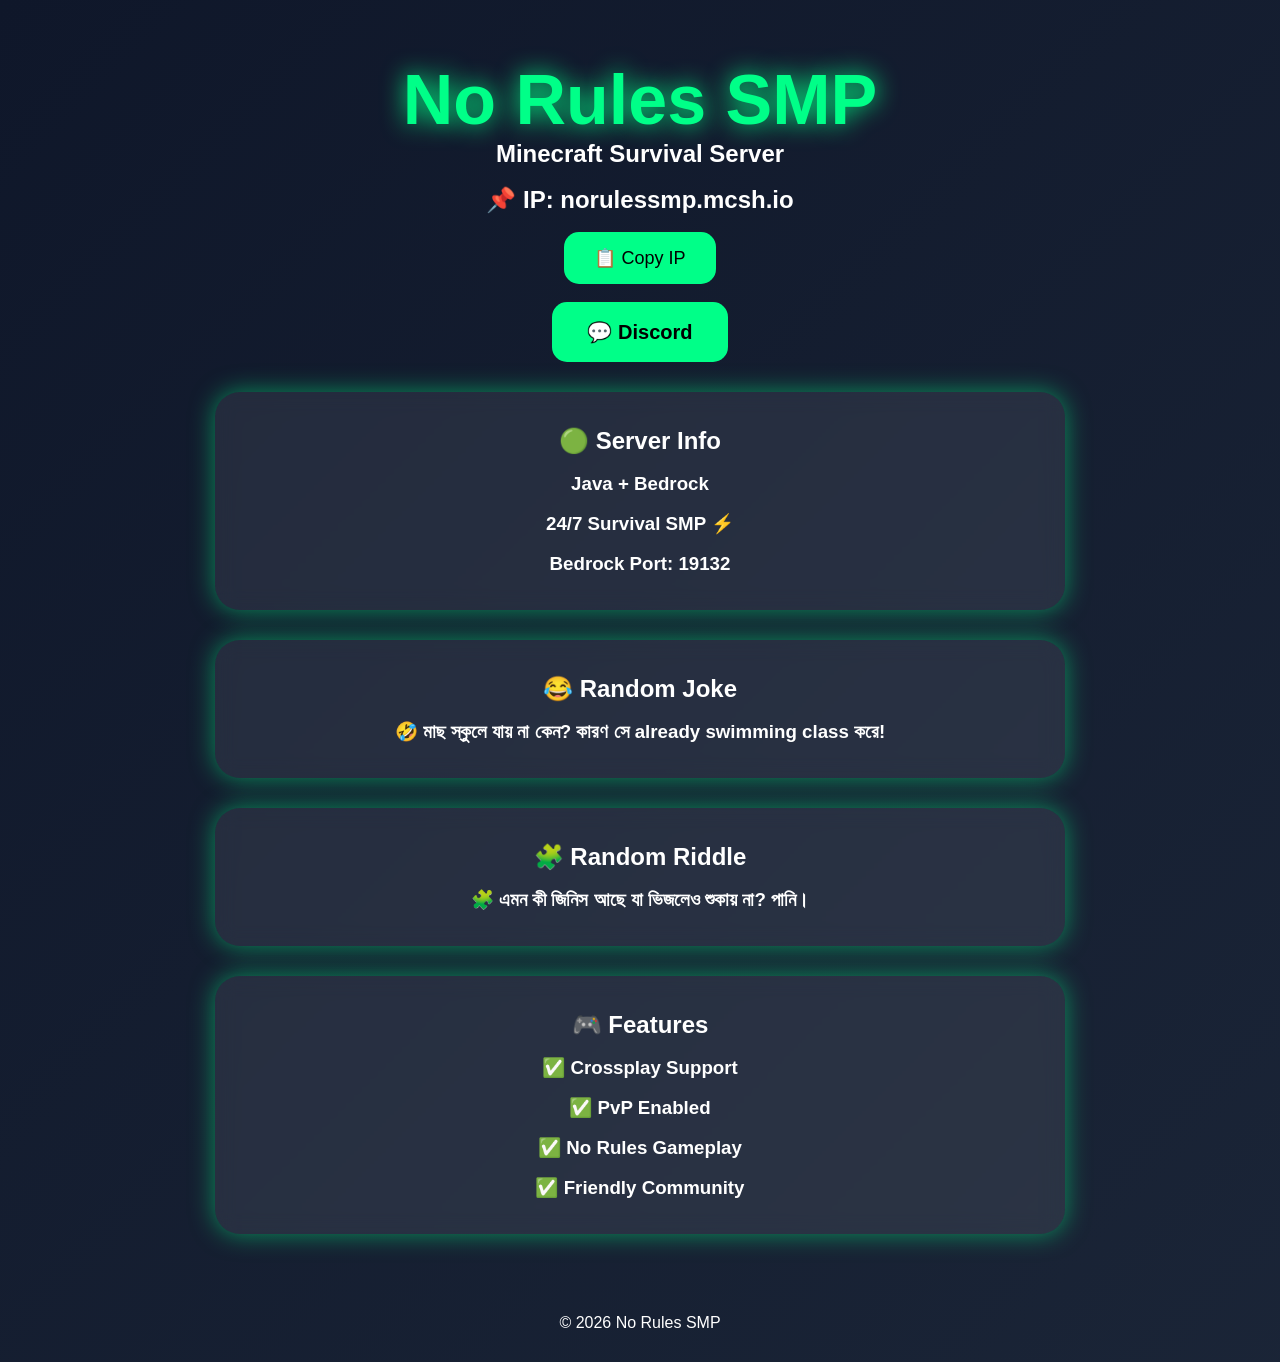
==== index.html @ d3c55546 "ndex.html" ====
<!DOCTYPE html>
<html lang="en">
<head>
<meta charset="UTF-8">
<meta name="viewport" content="width=device-width, initial-scale=1.0">
<title>No Rules SMP</title>

<style>
*{
margin:0;
padding:0;
box-sizing:border-box;
font-family:Arial,sans-serif;
}

body{
background:linear-gradient(-45deg,#0f172a,#111827,#1e293b,#0f172a);
background-size:400% 400%;
animation:bg 15s ease infinite;
color:white;
text-align:center;
overflow-x:hidden;
}

@keyframes bg{
0%{background-position:0% 50%;}
50%{background-position:100% 50%;}
100%{background-position:0% 50%;}
}

h1{
font-size:70px;
color:#00ff88;
text-shadow:0 0 25px #00ff88;
margin-top:60px;
animation:float 3s infinite;
}

@keyframes float{
50%{
transform:translateY(-10px);
}
}

.card{
width:90%;
max-width:850px;
margin:30px auto;
padding:35px;
background:rgba(255,255,255,0.08);
backdrop-filter:blur(10px);
border-radius:25px;
box-shadow:0 0 25px rgba(0,255,136,.5);
transition:.4s;
}

.card:hover{
transform:scale(1.03);
box-shadow:0 0 40px #00ff88;
}

.button{
display:inline-block;
padding:18px 35px;
background:#00ff88;
color:black;
text-decoration:none;
font-weight:bold;
font-size:20px;
border-radius:15px;
transition:.4s;
}

.button:hover{
transform:scale(1.1);
background:white;
}

.copy{
padding:15px 30px;
border:none;
border-radius:15px;
background:#00ff88;
font-size:18px;
cursor:pointer;
}

.footer{
margin-top:50px;
padding:30px;
}
</style>
</head>
<body>

<h1>No Rules SMP</h1>

<h2>Minecraft Survival Server</h2>

<br>

<h2>📌 IP: norulessmp.mcsh.io</h2>

<br>

<button class="copy" onclick="copyIP()">📋 Copy IP</button>

<br><br>

<a class="button" href="https://discord.gg/GwvNQZcay">
💬 Discord
</a>

<div class="card">
<h2>🟢 Server Info</h2>
<br>
<h3>Java + Bedrock</h3>
<br>
<h3>24/7 Survival SMP ⚡</h3>
<br>
<h3>Bedrock Port: 19132</h3>
</div>

<div class="card">
<h2>😂 Random Joke</h2>
<br>
<h3 id="joke"></h3>
</div>

<div class="card">
<h2>🧩 Random Riddle</h2>
<br>
<h3 id="riddle"></h3>
</div>

<div class="card">
<h2>🎮 Features</h2>
<br>
<h3>✅ Crossplay Support</h3>
<br>
<h3>✅ PvP Enabled</h3>
<br>
<h3>✅ No Rules Gameplay</h3>
<br>
<h3>✅ Friendly Community</h3>
</div>

<div class="footer">
© 2026 No Rules SMP
</div>

<script>

function copyIP(){
navigator.clipboard.writeText("norulessmp.mcsh.io");
alert("IP Copied!");
}

const jokes=[
"😂 Why did the creeper cross the road? To blow up the chicken!",
"🤣 Teacher: Why are you late? Student: Because of the sign. Teacher: What sign? Student: School Ahead, Go Slow.",
"😂 গরু কেন মোবাইল ব্যবহার করে না? কারণ তার Cow-ntact নেই!",
"🤣 মাছ স্কুলে যায় না কেন? কারণ সে already swimming class করে!"
];

const riddles=[
"🧩 What has keys but can't open locks? A piano.",
"🧩 I speak without a mouth and hear without ears. What am I? An echo.",
"🧩 এমন কী জিনিস যত কাটবে তত বড় হবে? গর্ত।",
"🧩 এমন কী জিনিস আছে যা ভিজলেও শুকায় না? পানি।"
];

document.getElementById("joke").innerHTML=
jokes[Math.floor(Math.random()*jokes.length)];

document.getElementById("riddle").innerHTML=
riddles[Math.floor(Math.random()*riddles.length)];

</script>

</body>
  </html>
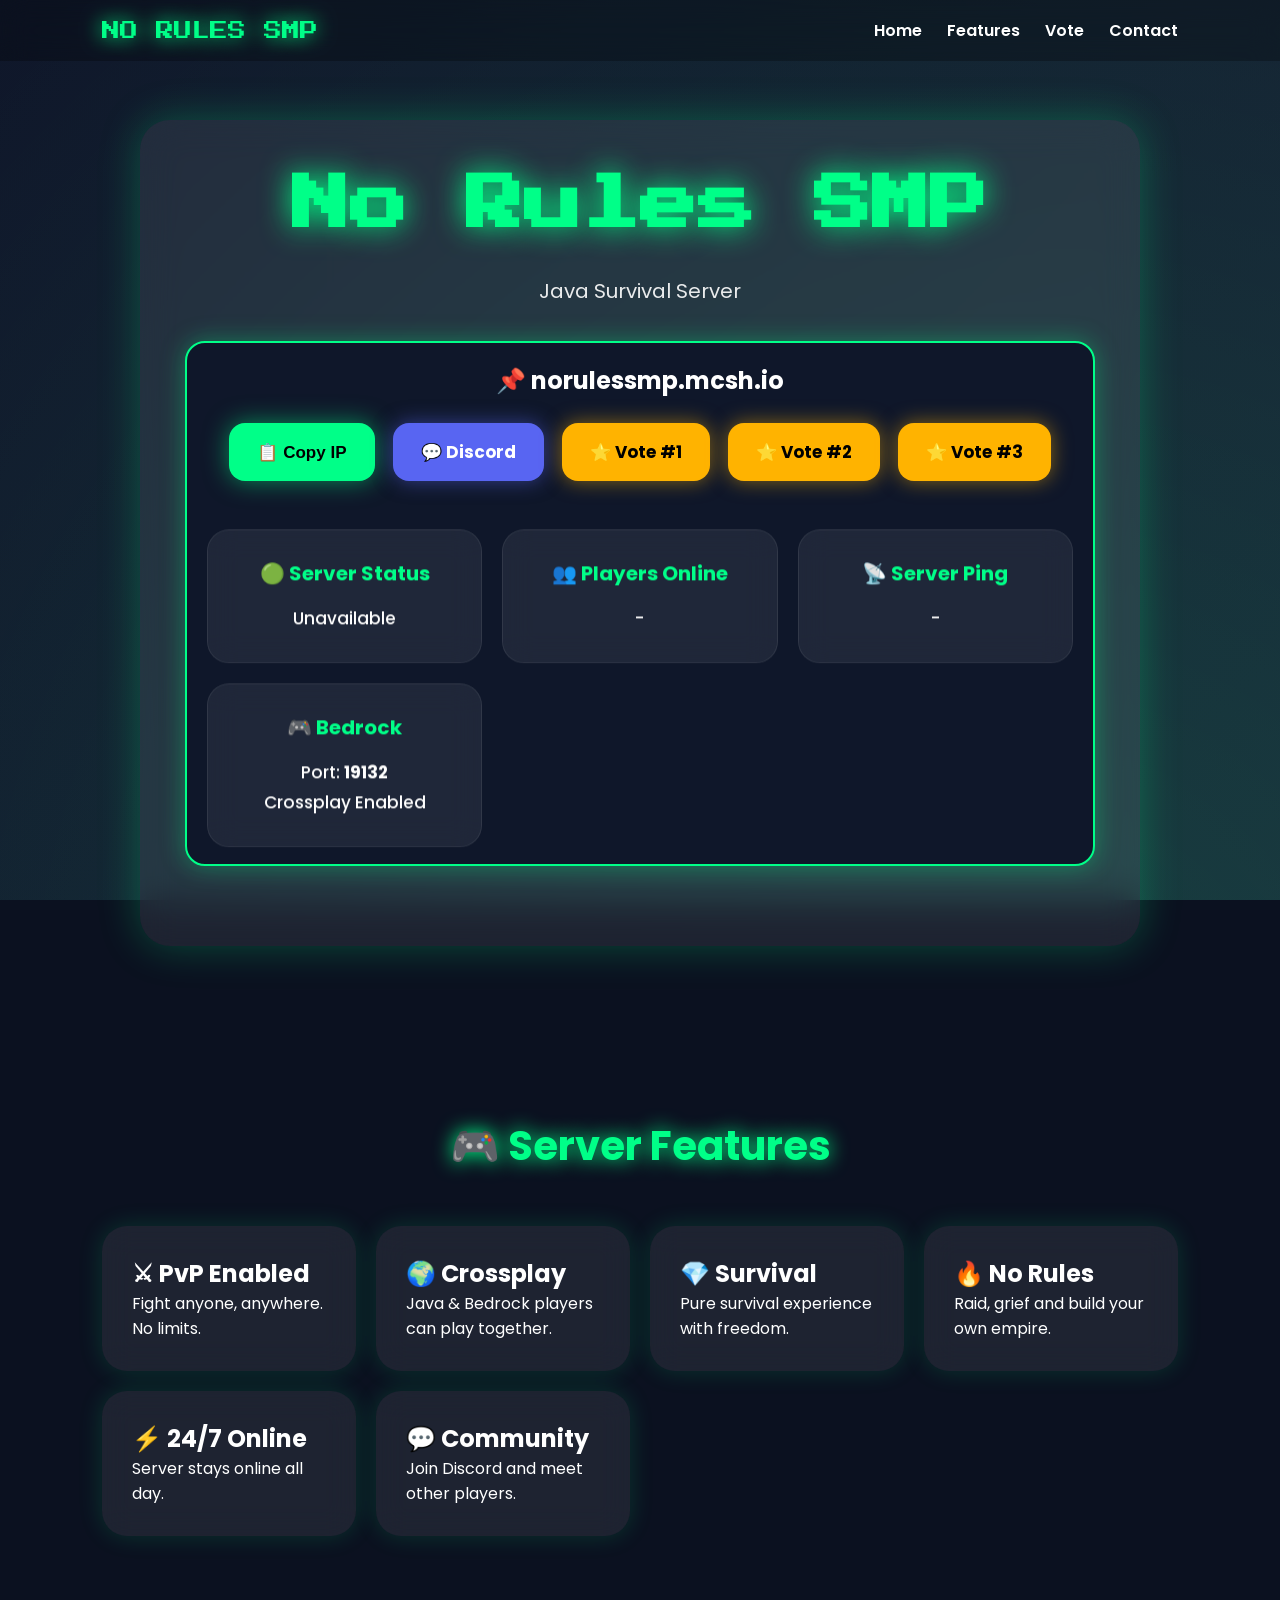
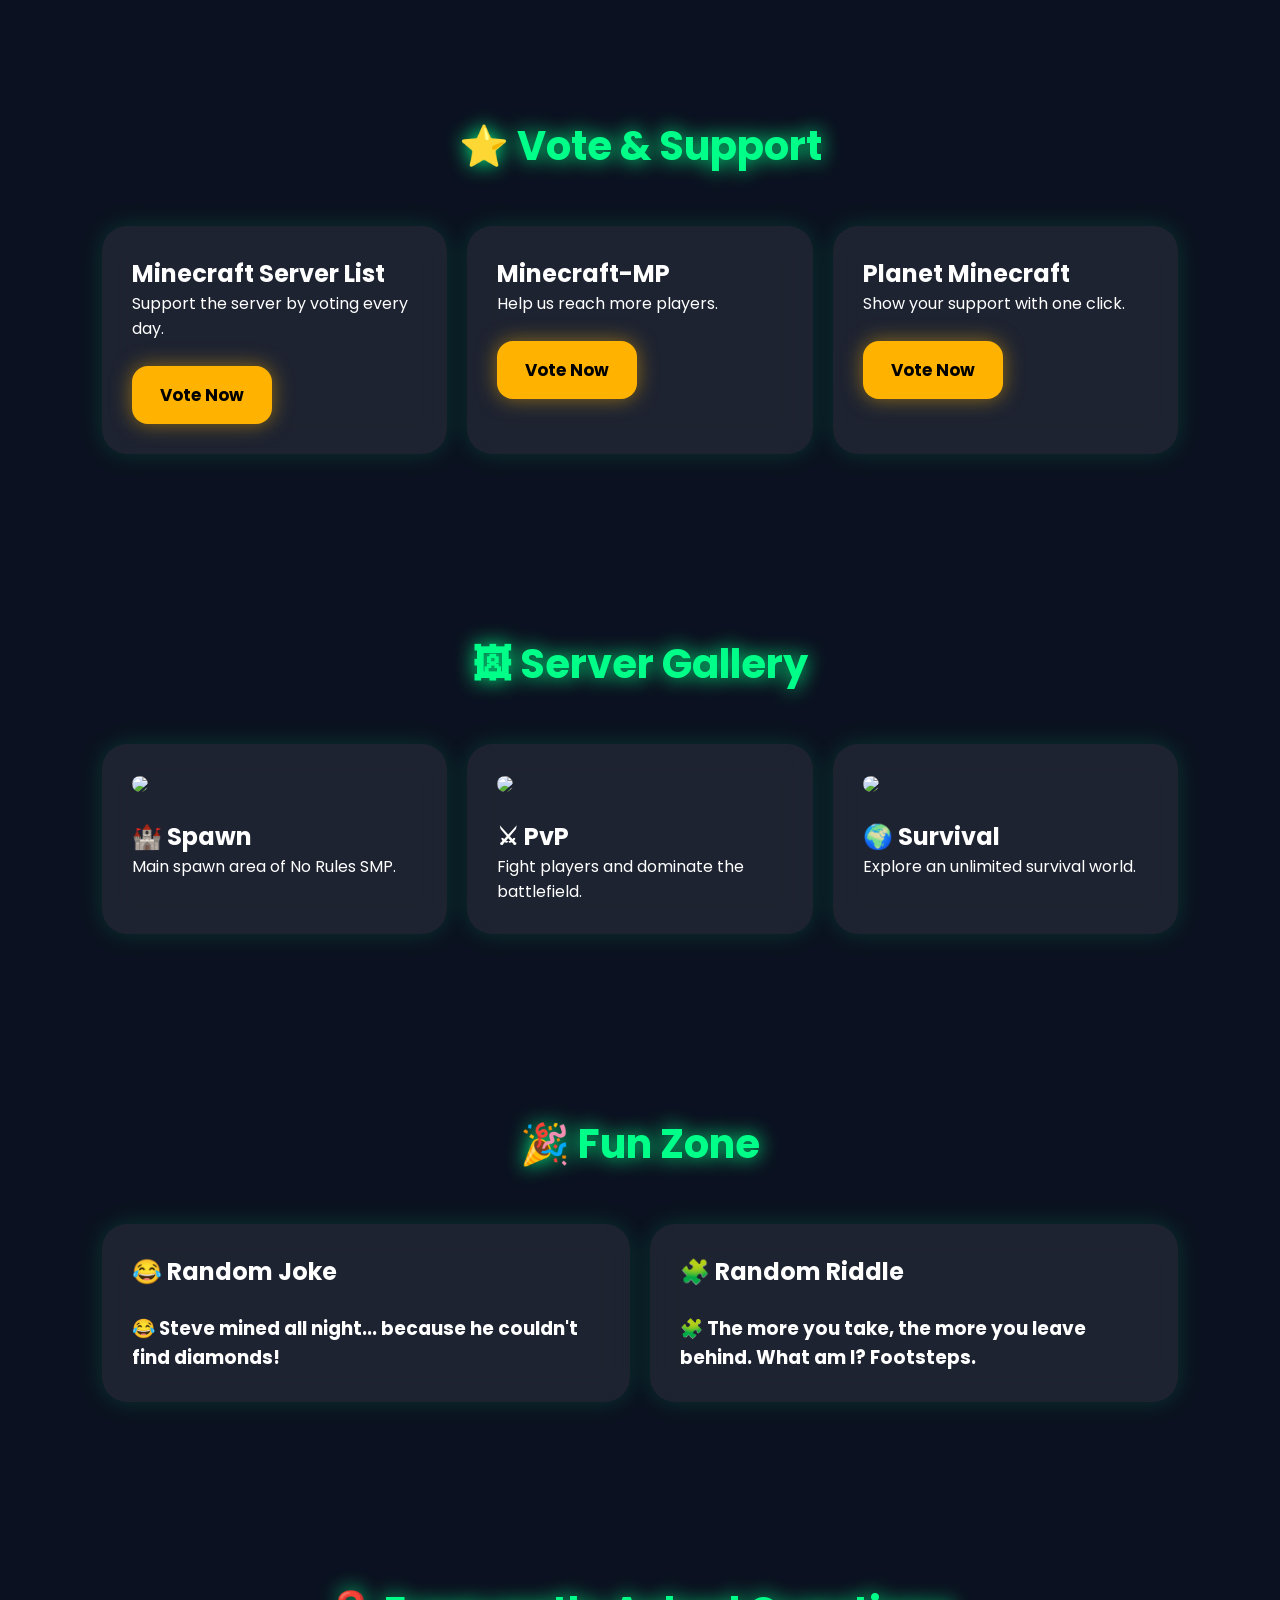
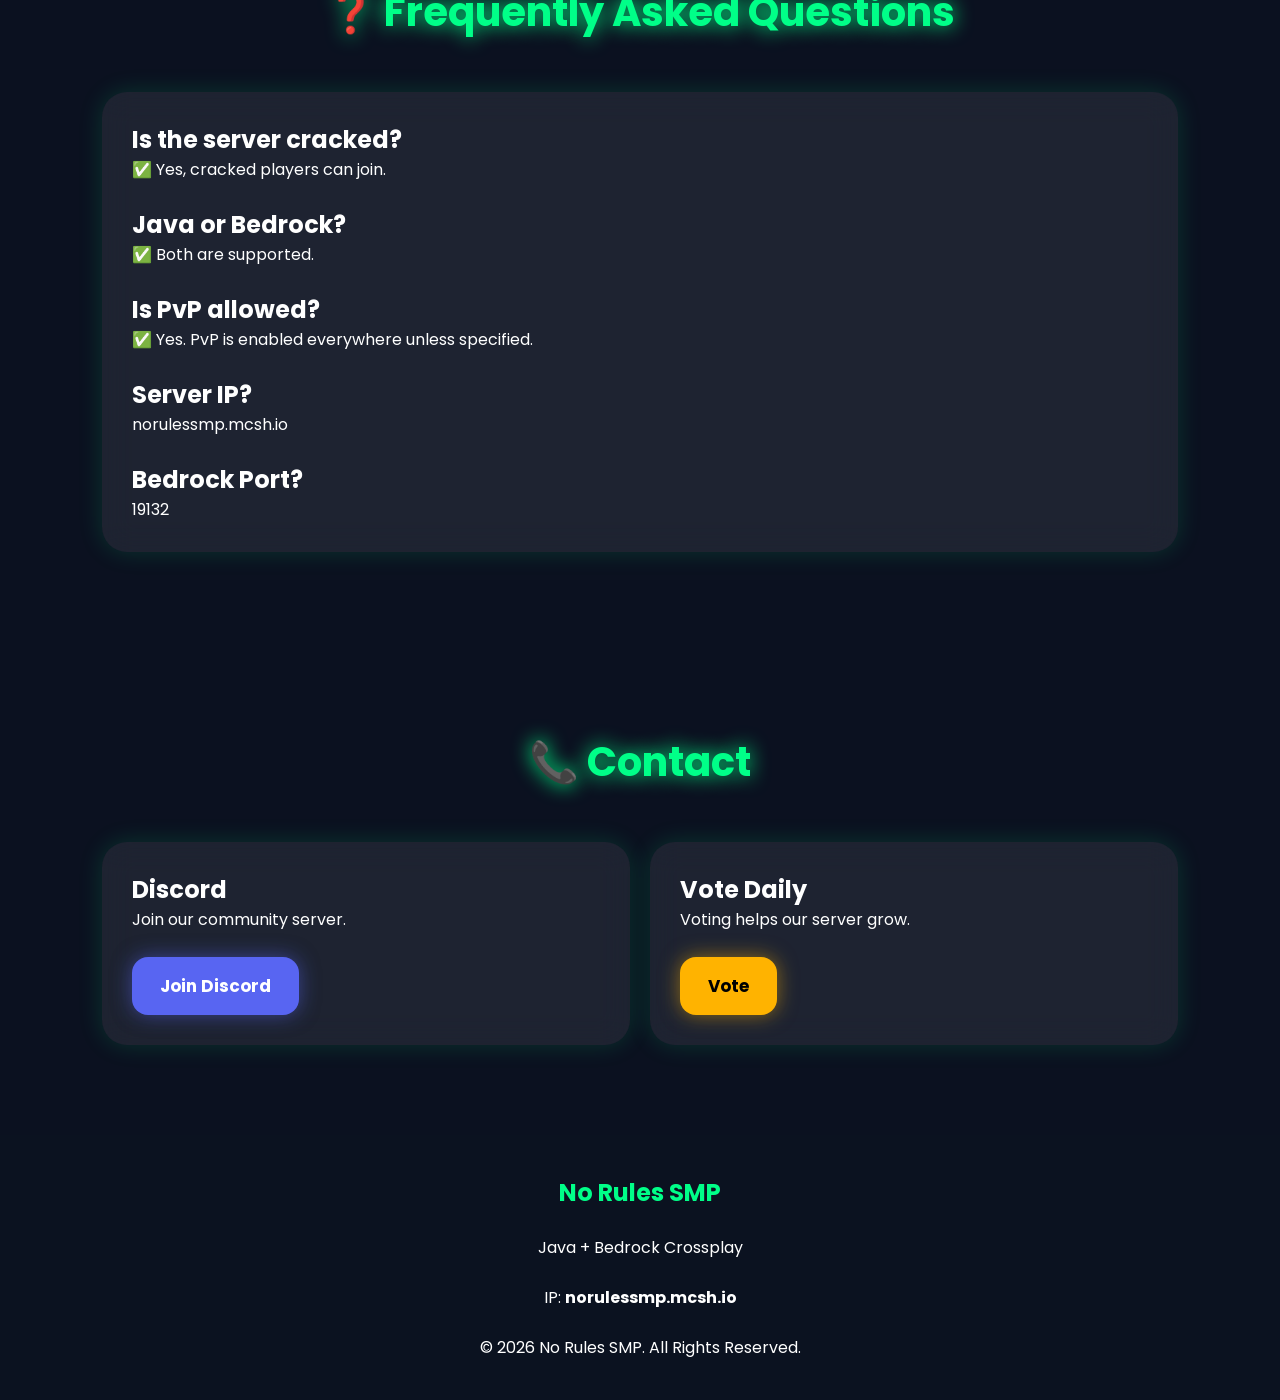
==== commit ec0d0efb: "Refine index.html with improved title and styles Updated the title and enhanced the styling for bett" ====
--- a/index.html
+++ b/index.html
@@ -3,171 +3,936 @@
 <head>
 <meta charset="UTF-8">
 <meta name="viewport" content="width=device-width, initial-scale=1.0">
-<title>No Rules SMP</title>
+<title>No Rules SMP | Minecraft Server</title>
+
+<link rel="preconnect" href="https://fonts.googleapis.com">
+<link rel="preconnect" href="https://fonts.gstatic.com" crossorigin>
+<link href="https://fonts.googleapis.com/css2?family=Press+Start+2P&family=Poppins:wght@300;400;600;700&display=swap" rel="stylesheet">
 
 <style>
+
 *{
 margin:0;
 padding:0;
 box-sizing:border-box;
-font-family:Arial,sans-serif;
+scroll-behavior:smooth;
 }
 
 body{
-background:linear-gradient(-45deg,#0f172a,#111827,#1e293b,#0f172a);
+font-family:'Poppins',sans-serif;
+background:#0b1120;
+color:#fff;
+overflow-x:hidden;
+}
+
+/* Animated Background */
+
+body::before{
+content:"";
+position:fixed;
+left:0;
+top:0;
+width:100%;
+height:100%;
+background:
+radial-gradient(circle at 20% 30%,rgba(0,255,136,.12),transparent 30%),
+radial-gradient(circle at 80% 20%,rgba(0,200,255,.12),transparent 30%),
+radial-gradient(circle at 50% 80%,rgba(0,255,136,.08),transparent 30%),
+linear-gradient(-45deg,#0f172a,#111827,#1e293b,#0f172a);
 background-size:400% 400%;
-animation:bg 15s ease infinite;
+animation:bgMove 18s ease infinite;
+z-index:-3;
+}
+
+@keyframes bgMove{
+
+0%{
+background-position:0% 50%;
+}
+
+50%{
+background-position:100% 50%;
+}
+
+100%{
+background-position:0% 50%;
+}
+
+}
+
+/* Loading */
+
+#loader{
+position:fixed;
+left:0;
+top:0;
+width:100%;
+height:100%;
+background:#050b15;
+display:flex;
+align-items:center;
+justify-content:center;
+flex-direction:column;
+z-index:99999;
+}
+
+.loaderCube{
+
+width:80px;
+height:80px;
+border:8px solid #00ff88;
+border-top:8px solid transparent;
+border-radius:50%;
+animation:spin 1s linear infinite;
+
+}
+
+@keyframes spin{
+
+100%{
+transform:rotate(360deg);
+}
+
+}
+
+.loaderText{
+
+margin-top:20px;
+font-size:18px;
+color:#00ff88;
+letter-spacing:2px;
+
+}
+
+/* Navbar */
+
+nav{
+
+position:fixed;
+top:0;
+left:0;
+width:100%;
+display:flex;
+justify-content:space-between;
+align-items:center;
+padding:18px 8%;
+background:rgba(0,0,0,.25);
+backdrop-filter:blur(15px);
+z-index:999;
+
+}
+
+.logo{
+
+font-family:'Press Start 2P',cursive;
+font-size:18px;
+color:#00ff88;
+text-shadow:0 0 20px #00ff88;
+
+}
+
+nav ul{
+
+display:flex;
+list-style:none;
+gap:25px;
+
+}
+
+nav ul li a{
+
 color:white;
+text-decoration:none;
+font-weight:600;
+transition:.3s;
+
+}
+
+nav ul li a:hover{
+
+color:#00ff88;
+
+}
+
+/* Hero */
+
+.hero{
+
+min-height:100vh;
+display:flex;
+align-items:center;
+justify-content:center;
+padding:120px 20px 80px;
+
+}
+
+.heroBox{
+
+width:100%;
+max-width:1000px;
+padding:45px;
+border-radius:30px;
+background:rgba(255,255,255,.08);
+backdrop-filter:blur(18px);
+box-shadow:0 0 40px rgba(0,255,136,.25);
 text-align:center;
-overflow-x:hidden;
-}
-
-@keyframes bg{
-0%{background-position:0% 50%;}
-50%{background-position:100% 50%;}
-100%{background-position:0% 50%;}
-}
-
-h1{
-font-size:70px;
+
+}
+
+.hero h1{
+
+font-family:'Press Start 2P',cursive;
+font-size:58px;
+line-height:1.4;
 color:#00ff88;
-text-shadow:0 0 25px #00ff88;
-margin-top:60px;
-animation:float 3s infinite;
+text-shadow:0 0 30px #00ff88;
+animation:float 4s ease-in-out infinite;
+
 }
 
 @keyframes float{
+
 50%{
 transform:translateY(-10px);
 }
+
+}
+
+.hero p{
+
+margin-top:30px;
+font-size:20px;
+opacity:.9;
+
+}
+
+.ipBox{
+
+margin:35px auto;
+padding:20px;
+border-radius:20px;
+background:#0f172a;
+border:2px solid #00ff88;
+font-size:24px;
+font-weight:bold;
+box-shadow:0 0 25px rgba(0,255,136,.35);
+
+}/* Buttons */
+
+.buttons{
+
+display:flex;
+flex-wrap:wrap;
+justify-content:center;
+gap:18px;
+margin-top:25px;
+
+}
+
+.btn{
+
+display:inline-flex;
+align-items:center;
+justify-content:center;
+padding:16px 28px;
+border-radius:16px;
+text-decoration:none;
+font-weight:700;
+font-size:17px;
+transition:.35s;
+cursor:pointer;
+border:none;
+
+}
+
+.copyBtn{
+
+background:#00ff88;
+color:#000;
+box-shadow:0 0 25px rgba(0,255,136,.5);
+
+}
+
+.copyBtn:hover{
+
+transform:translateY(-5px) scale(1.05);
+background:#fff;
+
+}
+
+.discordBtn{
+
+background:#5865F2;
+color:#fff;
+box-shadow:0 0 20px rgba(88,101,242,.5);
+
+}
+
+.discordBtn:hover{
+
+transform:translateY(-5px);
+
+}
+
+.voteBtn{
+
+background:#ffb300;
+color:#000;
+box-shadow:0 0 20px rgba(255,179,0,.5);
+
+}
+
+.voteBtn:hover{
+
+transform:translateY(-5px);
+
+}
+
+/* Status Cards */
+
+.statusGrid{
+
+display:grid;
+grid-template-columns:repeat(auto-fit,minmax(230px,1fr));
+gap:20px;
+margin-top:45px;
+
+}
+
+.statusCard{
+
+padding:28px;
+border-radius:22px;
+background:rgba(255,255,255,.07);
+backdrop-filter:blur(15px);
+transition:.35s;
+border:1px solid rgba(255,255,255,.08);
+
+}
+
+.statusCard:hover{
+
+transform:translateY(-8px);
+box-shadow:0 0 30px rgba(0,255,136,.3);
+
+}
+
+.statusCard h2{
+
+font-size:20px;
+margin-bottom:15px;
+color:#00ff88;
+
+}
+
+.statusCard h3{
+
+font-size:17px;
+font-weight:500;
+line-height:1.8;
+
+}
+
+/* Toast */
+
+.toast{
+
+position:fixed;
+bottom:30px;
+right:30px;
+background:#00ff88;
+color:#000;
+padding:18px 28px;
+border-radius:14px;
+font-weight:bold;
+opacity:0;
+pointer-events:none;
+transition:.4s;
+z-index:99999;
+
+}
+
+.toast.show{
+
+opacity:1;
+
+}
+
+/* Sections */
+
+section{
+
+padding:90px 8%;
+
+}
+
+.sectionTitle{
+
+text-align:center;
+font-size:40px;
+margin-bottom:50px;
+color:#00ff88;
+text-shadow:0 0 20px #00ff88;
+
 }
 
 .card{
-width:90%;
-max-width:850px;
-margin:30px auto;
-padding:35px;
-background:rgba(255,255,255,0.08);
-backdrop-filter:blur(10px);
+
+background:rgba(255,255,255,.08);
 border-radius:25px;
-box-shadow:0 0 25px rgba(0,255,136,.5);
-transition:.4s;
-}
-
-.card:hover{
-transform:scale(1.03);
-box-shadow:0 0 40px #00ff88;
-}
-
-.button{
-display:inline-block;
-padding:18px 35px;
-background:#00ff88;
-color:black;
-text-decoration:none;
-font-weight:bold;
-font-size:20px;
-border-radius:15px;
-transition:.4s;
-}
-
-.button:hover{
-transform:scale(1.1);
-background:white;
-}
-
-.copy{
-padding:15px 30px;
+padding:30px;
+backdrop-filter:blur(15px);
+box-shadow:0 0 25px rgba(0,255,136,.15);
+
+}
+
+/* Responsive */
+
+@media(max-width:768px){
+
+nav{
+
+padding:15px 20px;
+
+}
+
+nav ul{
+
+display:none;
+
+}
+
+.hero h1{
+
+font-size:34px;
+
+}
+
+.hero p{
+
+font-size:16px;
+
+}
+
+.ipBox{
+
+font-size:18px;
+
+}
+
+.btn{
+
+width:100%;
+
+}
+
+.sectionTitle{
+
+font-size:28px;
+
+}
+
+}
+
+</style>
+
+</head>
+
+<body>
+
+<div id="loader">
+
+<div class="loaderCube"></div>
+
+<div class="loaderText">
+Loading No Rules SMP...
+</div>
+
+</div>
+
+<nav>
+
+<div class="logo">
+NO RULES SMP
+</div>
+
+<ul>
+
+<li><a href="#home">Home</a></li>
+
+<li><a href="#features">Features</a></li>
+
+<li><a href="#vote">Vote</a></li>
+
+<li><a href="#contact">Contact</a></li>
+
+</ul>
+
+</nav>
+
+<section class="hero" id="home">
+
+<div class="heroBox">
+
+<h1>No Rules SMP</h1>
+
+<p>
+Java Survival Server
+</p>
+
+<div class="ipBox">
+
+📌 norulessmp.mcsh.io
+
+<div class="buttons">
+
+<button class="btn copyBtn" onclick="copyIP()">
+📋 Copy IP
+</button>
+
+<a class="btn discordBtn"
+href="https://discord.gg/GwvNQZcay"
+target="_blank">
+💬 Discord
+</a>
+
+<a class="btn voteBtn"
+href="https://minecraft-serverlist.com/server/4489/vote"
+target="_blank">
+⭐ Vote #1
+</a>
+
+<a class="btn voteBtn"
+href="https://minecraft-mp.com/server/355013/vote/"
+target="_blank">
+⭐ Vote #2
+</a>
+
+<a class="btn voteBtn"
+href="https://www.planetminecraft.com/server/no-rules-smp-6885687/vote/"
+target="_blank">
+⭐ Vote #3
+</a>
+
+</div>
+
+<div class="statusGrid">
+
+<div class="statusCard">
+
+<h2>🟢 Server Status</h2>
+
+<h3 id="serverStatus">
+Checking...
+</h3>
+
+</div>
+
+<div class="statusCard">
+
+<h2>👥 Players Online</h2>
+
+<h3 id="playerCount">
+Loading...
+</h3>
+
+</div>
+
+<div class="statusCard">
+
+<h2>📡 Server Ping</h2>
+
+<h3 id="serverPing">
+Loading...
+</h3>
+
+</div>
+
+<div class="statusCard">
+
+<h2>🎮 Bedrock</h2>
+
+<h3>
+Port: <b>19132</b><br>
+Crossplay Enabled
+</h3>
+
+</div>
+
+</div>
+
+</div>
+
+</section>
+
+<div class="toast" id="toast">
+IP Copied Successfully!
+</div>
+
+<section id="features">
+
+<h2 class="sectionTitle">
+🎮 Server Features
+</h2>
+
+<div class="statusGrid">
+
+<div class="card">
+<h2>⚔ PvP Enabled</h2>
+<p>
+Fight anyone, anywhere. No limits.
+</p>
+</div>
+
+<div class="card">
+<h2>🌍 Crossplay</h2>
+<p>
+Java & Bedrock players can play together.
+</p>
+</div>
+
+<div class="card">
+<h2>💎 Survival</h2>
+<p>
+Pure survival experience with freedom.
+</p>
+</div>
+
+<div class="card">
+<h2>🔥 No Rules</h2>
+<p>
+Raid, grief and build your own empire.
+</p>
+</div>
+
+<div class="card">
+<h2>⚡ 24/7 Online</h2>
+<p>
+Server stays online all day.
+</p>
+</div>
+
+<div class="card">
+<h2>💬 Community</h2>
+<p>
+Join Discord and meet other players.
+</p>
+</div>
+
+</div>
+
+</section>
+
+<section id="vote">
+
+<h2 class="sectionTitle">
+⭐ Vote & Support
+</h2>
+
+<div class="statusGrid">
+
+<div class="card">
+
+<h2>
+Minecraft Server List
+</h2>
+
+<p>
+Support the server by voting every day.
+</p>
+
+<br>
+
+<a class="btn voteBtn"
+href="https://minecraft-serverlist.com/server/4489/vote"
+target="_blank">
+Vote Now
+</a>
+
+</div>
+
+<div class="card">
+
+<h2>
+Minecraft-MP
+</h2>
+
+<p>
+Help us reach more players.
+</p>
+
+<br>
+
+<a class="btn voteBtn"
+href="https://minecraft-mp.com/server/355013/vote/"
+target="_blank">
+Vote Now
+</a>
+
+</div>
+
+<div class="card">
+
+<h2>
+Planet Minecraft
+</h2>
+
+<p>
+Show your support with one click.
+</p>
+
+<br>
+
+<a class="btn voteBtn"
+href="https://www.planetminecraft.com/server/no-rules-smp-6885687/vote/"
+target="_blank">
+Vote Now
+</a>
+
+</div>
+
+</div>
+
+  </section> 
+  <section id="gallery">
+
+<h2 class="sectionTitle">
+🖼 Server Gallery
+</h2>
+
+<div class="statusGrid">
+
+<div class="card">
+<img src="https://picsum.photos/500/300?random=1"
+style="width:100%;border-radius:18px;">
+<h2 style="margin-top:20px;">🏰 Spawn</h2>
+<p>Main spawn area of No Rules SMP.</p>
+</div>
+
+<div class="card">
+<img src="https://picsum.photos/500/300?random=2"
+style="width:100%;border-radius:18px;">
+<h2 style="margin-top:20px;">⚔ PvP</h2>
+<p>Fight players and dominate the battlefield.</p>
+</div>
+
+<div class="card">
+<img src="https://picsum.photos/500/300?random=3"
+style="width:100%;border-radius:18px;">
+<h2 style="margin-top:20px;">🌍 Survival</h2>
+<p>Explore an unlimited survival world.</p>
+</div>
+
+</div>
+
+</section>
+
+<section id="fun">
+
+<h2 class="sectionTitle">
+🎉 Fun Zone
+</h2>
+
+<div class="statusGrid">
+
+<div class="card">
+
+<h2>😂 Random Joke</h2>
+
+<br>
+
+<h3 id="joke">
+Loading...
+</h3>
+
+</div>
+
+<div class="card">
+
+<h2>🧩 Random Riddle</h2>
+
+<br>
+
+<h3 id="riddle">
+Loading...
+</h3>
+
+</div>
+
+</div>
+
+</section>
+
+<section id="faq">
+
+<h2 class="sectionTitle">
+❓ Frequently Asked Questions
+</h2>
+
+<div class="card">
+
+<h2>
+Is the server cracked?
+</h2>
+
+<p>
+✅ Yes, cracked players can join.
+</p>
+
+<br>
+
+<h2>
+Java or Bedrock?
+</h2>
+
+<p>
+✅ Both are supported.
+</p>
+
+<br>
+
+<h2>
+Is PvP allowed?
+</h2>
+
+<p>
+✅ Yes. PvP is enabled everywhere unless specified.
+</p>
+
+<br>
+
+<h2>
+Server IP?
+</h2>
+
+<p>
+norulessmp.mcsh.io
+</p>
+
+<br>
+
+<h2>
+Bedrock Port?
+</h2>
+
+<p>
+19132
+</p>
+
+</div>
+
+</section>
+
+<section id="contact">
+
+<h2 class="sectionTitle">
+📞 Contact
+</h2>
+
+<div class="statusGrid">
+
+<div class="card">
+
+<h2>
+Discord
+</h2>
+
+<p>
+Join our community server.
+</p>
+
+<br>
+
+<a class="btn discordBtn"
+href="https://discord.gg/GwvNQZcay"
+target="_blank">
+Join Discord
+</a>
+
+</div>
+
+<div class="card">
+
+<h2>
+Vote Daily
+</h2>
+
+<p>
+Voting helps our server grow.
+</p>
+
+<br>
+
+<a class="btn voteBtn"
+href="https://minecraft-serverlist.com/server/4489/vote"
+target="_blank">
+Vote
+</a>
+
+</div>
+
+</div>
+
+</section>
+
+<footer style="padding:40px;text-align:center;background:#0b1220;">
+
+<h2 style="color:#00ff88;">
+No Rules SMP
+</h2>
+
+<br>
+
+<p>
+Java + Bedrock Crossplay
+</p>
+
+<br>
+
+<p>
+IP: <b>norulessmp.mcsh.io</b>
+</p>
+
+<br>
+
+<p>
+© 2026 No Rules SMP. All Rights Reserved.
+</p>
+
+</footer>
+
+<button id="topBtn"
+style="
+position:fixed;
+bottom:25px;
+right:25px;
+display:none;
+padding:16px 20px;
 border:none;
 border-radius:15px;
 background:#00ff88;
-font-size:18px;
+font-size:20px;
 cursor:pointer;
-}
-
-.footer{
-margin-top:50px;
-padding:30px;
-}
-</style>
-</head>
-<body>
-
-<h1>No Rules SMP</h1>
-
-<h2>Minecraft Survival Server</h2>
-
-<br>
-
-<h2>📌 IP: norulessmp.mcsh.io</h2>
-
-<br>
-
-<button class="copy" onclick="copyIP()">📋 Copy IP</button>
-
-<br><br>
-
-<a class="button" href="https://discord.gg/GwvNQZcay">
-💬 Discord
-</a>
-
-<div class="card">
-<h2>🟢 Server Info</h2>
-<br>
-<h3>Java + Bedrock</h3>
-<br>
-<h3>24/7 Survival SMP ⚡</h3>
-<br>
-<h3>Bedrock Port: 19132</h3>
-</div>
-
-<div class="card">
-<h2>😂 Random Joke</h2>
-<br>
-<h3 id="joke"></h3>
-</div>
-
-<div class="card">
-<h2>🧩 Random Riddle</h2>
-<br>
-<h3 id="riddle"></h3>
-</div>
-
-<div class="card">
-<h2>🎮 Features</h2>
-<br>
-<h3>✅ Crossplay Support</h3>
-<br>
-<h3>✅ PvP Enabled</h3>
-<br>
-<h3>✅ No Rules Gameplay</h3>
-<br>
-<h3>✅ Friendly Community</h3>
-</div>
-
-<div class="footer">
-© 2026 No Rules SMP
-</div>
+z-index:999;
+">
+⬆
+</button>
 
 <script>
-
-function copyIP(){
-navigator.clipboard.writeText("norulessmp.mcsh.io");
-alert("IP Copied!");
-}
-
-const jokes=[
-"😂 Why did the creeper cross the road? To blow up the chicken!",
-"🤣 Teacher: Why are you late? Student: Because of the sign. Teacher: What sign? Student: School Ahead, Go Slow.",
-"😂 গরু কেন মোবাইল ব্যবহার করে না? কারণ তার Cow-ntact নেই!",
-"🤣 মাছ স্কুলে যায় না কেন? কারণ সে already swimming class করে!"
+  const jokes=[
+"😂 Why did the Creeper cross the road? To get to the blast side!",
+"🤣 Why don't Skeletons fight each other? They don't have the guts!",
+"😂 Steve mined all night... because he couldn't find diamonds!",
+"🤣 Villagers never argue. They just go 'Hmmmmm!'",
+"😂 Why did Alex carry a water bucket? Because lava is scary!"
 ];
 
 const riddles=[
-"🧩 What has keys but can't open locks? A piano.",
-"🧩 I speak without a mouth and hear without ears. What am I? An echo.",
-"🧩 এমন কী জিনিস যত কাটবে তত বড় হবে? গর্ত।",
-"🧩 এমন কী জিনিস আছে যা ভিজলেও শুকায় না? পানি।"
+"🧩 What has keys but can't open locks? A Piano.",
+"🧩 The more you take, the more you leave behind. What am I? Footsteps.",
+"🧩 What comes once in a minute, twice in a moment and never in a thousand years? The letter M.",
+"🧩 I speak without a mouth and hear without ears. What am I? An Echo.",
+"🧩 What has many teeth but cannot bite? A Comb."
 ];
 
 document.getElementById("joke").innerHTML=
@@ -176,7 +941,176 @@
 document.getElementById("riddle").innerHTML=
 riddles[Math.floor(Math.random()*riddles.length)];
 
+function copyIP(){
+
+navigator.clipboard.writeText("norulessmp.mcsh.io");
+
+const toast=document.getElementById("toast");
+
+toast.classList.add("show");
+
+setTimeout(()=>{
+toast.classList.remove("show");
+},2500);
+
+}
+
+window.addEventListener("load",()=>{
+
+setTimeout(()=>{
+
+document.getElementById("loader").style.display="none";
+
+},1200);
+
+});
+
+const topBtn=document.getElementById("topBtn");
+
+window.onscroll=function(){
+
+if(document.documentElement.scrollTop>400){
+
+topBtn.style.display="block";
+
+}else{
+
+topBtn.style.display="none";
+
+}
+
+}
+
+topBtn.onclick=function(){
+
+window.scrollTo({
+
+top:0,
+
+behavior:"smooth"
+
+});
+
+}
+
+/* ===== Live Server Status ===== */
+
+async function loadStatus(){
+
+try{
+
+const res=await fetch("https://api.mcsrvstat.us/3/norulessmp.mcsh.io");
+
+const data=await res.json();
+
+if(data.online){
+
+document.getElementById("serverStatus").innerHTML=
+"🟢 Online";
+
+document.getElementById("playerCount").innerHTML=
+(data.players?.online ?? 0)+" / "+(data.players?.max ?? "?");
+
+document.getElementById("serverPing").innerHTML=
+"Online";
+
+}else{
+
+document.getElementById("serverStatus").innerHTML="🔴 Offline";
+
+document.getElementById("playerCount").innerHTML="-";
+
+document.getElementById("serverPing").innerHTML="-";
+
+}
+
+}catch(e){
+
+document.getElementById("serverStatus").innerHTML="Unavailable";
+
+document.getElementById("playerCount").innerHTML="-";
+
+document.getElementById("serverPing").innerHTML="-";
+
+}
+
+}
+
+loadStatus();
+
+setInterval(loadStatus,60000);
+
+/* ===== Fade Animation ===== */
+
+const observer=new IntersectionObserver(entries=>{
+
+entries.forEach(entry=>{
+
+if(entry.isIntersecting){
+
+entry.target.animate([
+
+{
+
+opacity:0,
+
+transform:"translateY(40px)"
+
+},
+
+{
+
+opacity:1,
+
+transform:"translateY(0px)"
+
+}
+
+],{
+
+duration:800,
+
+fill:"forwards"
+
+});
+
+}
+
+});
+
+});
+
+document.querySelectorAll(".card,.statusCard").forEach(el=>{
+
+observer.observe(el);
+
+});
+
+/* ===== Floating Title ===== */
+
+setInterval(()=>{
+
+const title=document.querySelector(".hero h1");
+
+title.style.transform="translateY(-8px)";
+
+setTimeout(()=>{
+
+title.style.transform="translateY(0px)";
+
+},1200);
+
+},2500);
+
+/* ===== Console ===== */
+
+console.log("%cWelcome to No Rules SMP!",
+"color:#00ff88;font-size:24px;font-weight:bold;");
+
+console.log("Server IP : norulessmp.mcsh.io");
+console.log("Discord : https://discord.gg/BbGPcEqKh");
+
 </script>
 
 </body>
-  </html>
+</html>
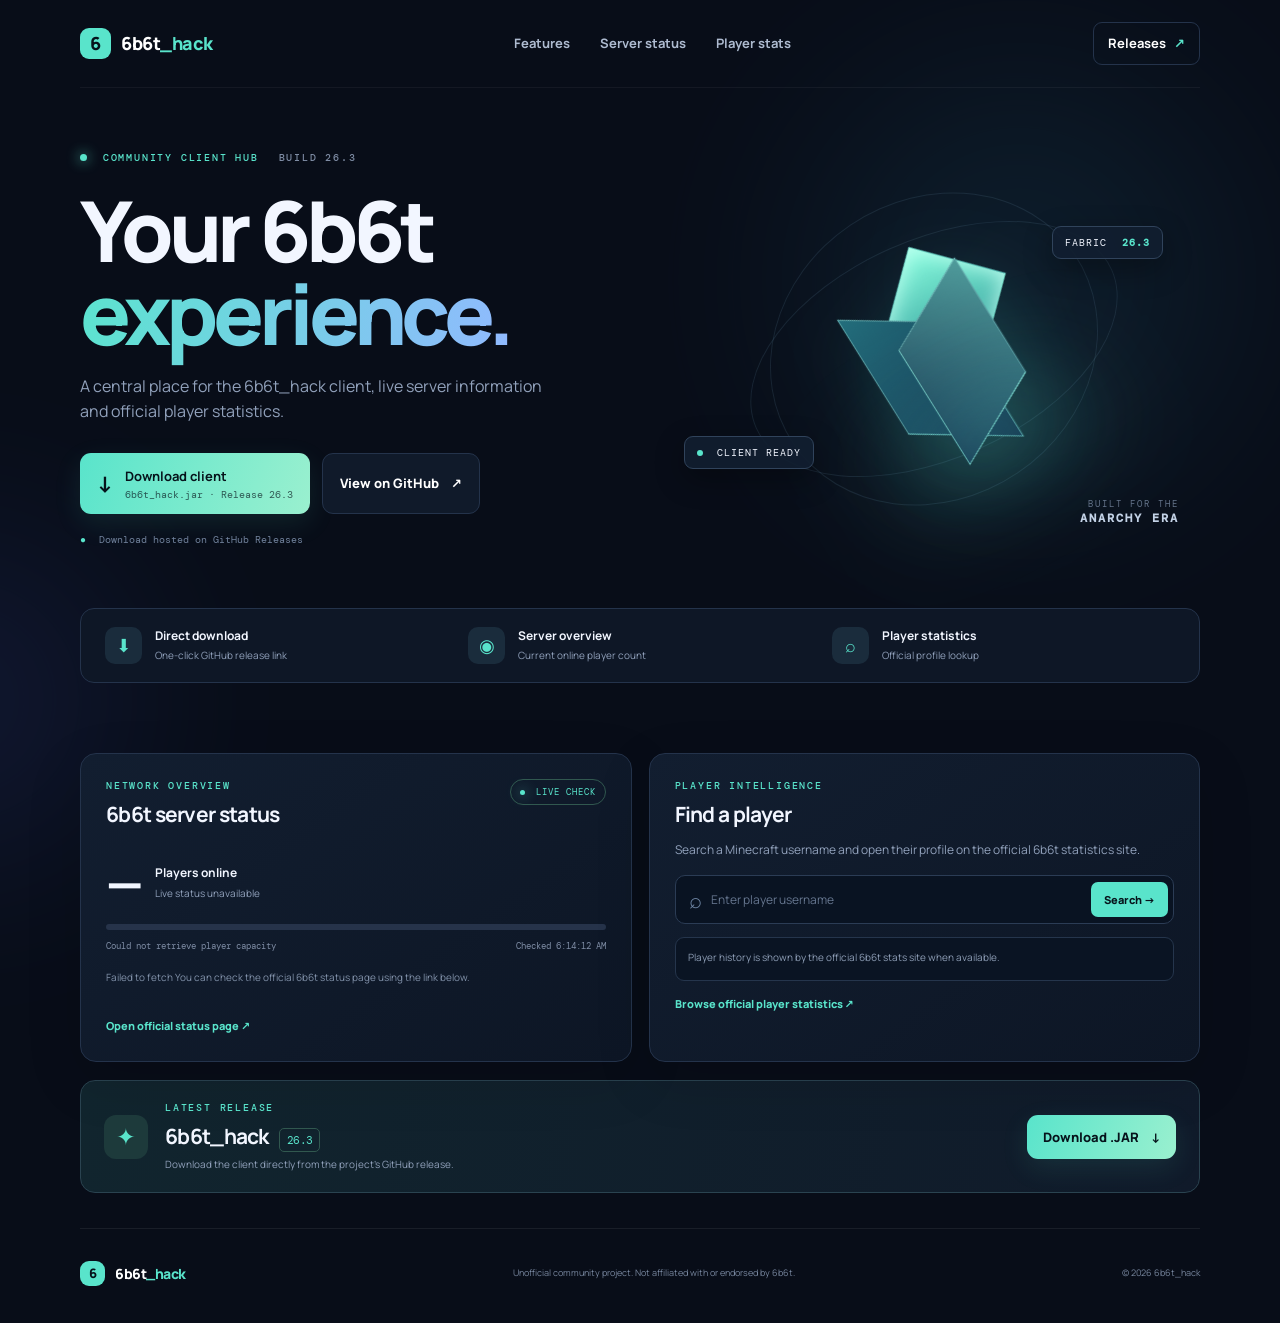
==== commit b914b690: "Add files via upload" ====
--- a/index.html
+++ b/index.html
@@ -1,1116 +1,91 @@
-<!DOCTYPE html>
+<!doctype html>
 <html lang="en">
 <head>
-<meta charset="UTF-8">
-<meta name="viewport" content="width=device-width, initial-scale=1.0">
-<title>No Rules SMP | Minecraft Server</title>
+  <meta charset="UTF-8">
+  <meta name="viewport" content="width=device-width, initial-scale=1">
+  <meta name="theme-color" content="#080d18">
+  <meta name="description" content="6b6t_hack client download, 6b6t server status and official player statistics.">
+  <title>6b6t_hack — Client Hub</title>
+  <link rel="icon" href="assets/favicon.svg" type="image/svg+xml">
+  <link rel="stylesheet" href="styles.css">
+</head>
+<body>
+  <div class="ambient ambient-one"></div><div class="ambient ambient-two"></div>
+  <header class="topbar container">
+    <a class="brand" href="#" aria-label="6b6t hack home"><span class="brand-mark">6</span><span>6b6t<span class="accent">_hack</span></span></a>
+    <nav><a href="#features">Features</a><a href="#status">Server status</a><a href="#players">Player stats</a></nav>
+    <a class="top-download" href="https://github.com/sahariyarasahariyaraahamada-art/6b6t_hack/releases" target="_blank" rel="noopener">Releases <span>↗</span></a>
+  </header>
 
-<link rel="preconnect" href="https://fonts.googleapis.com">
-<link rel="preconnect" href="https://fonts.gstatic.com" crossorigin>
-<link href="https://fonts.googleapis.com/css2?family=Press+Start+2P&family=Poppins:wght@300;400;600;700&display=swap" rel="stylesheet">
+  <main>
+    <section class="hero container">
+      <div class="hero-copy">
+        <div class="eyebrow"><span class="pulse"></span> COMMUNITY CLIENT HUB <span class="version">BUILD 26.3</span></div>
+        <h1>Your 6b6t<br><span class="gradient-text">experience.</span></h1>
+        <p class="hero-lead">A central place for the 6b6t_hack client, live server information and official player statistics.</p>
+        <div class="hero-actions">
+          <a class="button button-primary" href="https://github.com/sahariyarasahariyaraahamada-art/6b6t_hack/releases/download/26.3/6b6t_hack.jar" download>
+            <span class="download-icon">↓</span><span><strong>Download client</strong><small>6b6t_hack.jar · Release 26.3</small></span>
+          </a>
+          <a class="button button-secondary" href="https://github.com/sahariyarasahariyaraahamada-art/6b6t_hack" target="_blank" rel="noopener">View on GitHub <span>↗</span></a>
+        </div>
+        <div class="trust-line"><span>●</span> Download hosted on GitHub Releases</div>
+      </div>
+      <div class="hero-art" aria-hidden="true">
+        <div class="orbit orbit-a"></div><div class="orbit orbit-b"></div>
+        <div class="cube"><div class="cube-top"></div><div class="cube-left"></div><div class="cube-right"></div><div class="cube-glow"></div></div>
+        <div class="float-chip chip-one">FABRIC <b>26.3</b></div>
+        <div class="float-chip chip-two"><i></i> CLIENT READY</div>
+        <div class="art-caption">BUILT FOR THE<br><b>ANARCHY ERA</b></div>
+      </div>
+    </section>
 
-<style>
+    <section class="container feature-strip" id="features">
+      <article><span class="feature-icon">⬇</span><div><b>Direct download</b><small>One-click GitHub release link</small></div></article>
+      <article><span class="feature-icon">◉</span><div><b>Server overview</b><small>Current online player count</small></div></article>
+      <article><span class="feature-icon">⌕</span><div><b>Player statistics</b><small>Official profile lookup</small></div></article>
+    </section>
 
-*{
-margin:0;
-padding:0;
-box-sizing:border-box;
-scroll-behavior:smooth;
-}
+    <section class="container section-grid">
+      <article class="panel status-panel" id="status">
+        <div class="panel-heading">
+          <div><div class="eyebrow">NETWORK OVERVIEW</div><h2>6b6t server status</h2></div>
+          <span class="live-pill"><i></i> LIVE CHECK</span>
+        </div>
+        <div class="status-main">
+          <div class="status-number" id="online-count">—</div>
+          <div><b>Players online</b><small id="server-state">Checking server status…</small></div>
+        </div>
+        <div class="meter"><span id="player-meter"></span></div>
+        <div class="status-foot"><span id="player-cap">Maximum players: —</span><span id="last-updated">Not checked yet</span></div>
+        <div class="status-error" id="status-error" role="status">Live data is provided by a public Minecraft status service. If unavailable, use the official server page.</div>
+        <a class="text-link" href="https://www.6b6t.org/en/status" target="_blank" rel="noopener">Open official status page ↗</a>
+      </article>
 
-body{
-font-family:'Poppins',sans-serif;
-background:#0b1120;
-color:#fff;
-overflow-x:hidden;
-}
+      <article class="panel player-panel" id="players">
+        <div class="eyebrow">PLAYER INTELLIGENCE</div>
+        <h2>Find a player</h2>
+        <p class="panel-copy">Search a Minecraft username and open their profile on the official 6b6t statistics site.</p>
+        <form id="player-form">
+          <label class="sr-only" for="player-name">Minecraft username</label>
+          <div class="search-row"><span>⌕</span><input id="player-name" name="username" maxlength="16" autocomplete="off" placeholder="Enter player username"><button type="submit">Search <span>→</span></button></div>
+        </form>
+        <div class="lookup-result" id="lookup-result" role="status">Player history is shown by the official 6b6t stats site when available.</div>
+        <a class="text-link" href="https://www.6b6t.org/en/stats" target="_blank" rel="noopener">Browse official player statistics ↗</a>
+      </article>
+    </section>
 
-/* Animated Background */
+    <section class="container release-panel">
+      <div class="release-symbol">✦</div><div class="release-copy"><div class="eyebrow">LATEST RELEASE</div><h2>6b6t_hack <span>26.3</span></h2><p>Download the client directly from the project's GitHub release.</p></div>
+      <a class="button button-primary release-button" href="https://github.com/sahariyarasahariyaraahamada-art/6b6t_hack/releases/download/26.3/6b6t_hack.jar">Download .JAR <span>↓</span></a>
+    </section>
+  </main>
 
-body::before{
-content:"";
-position:fixed;
-left:0;
-top:0;
-width:100%;
-height:100%;
-background:
-radial-gradient(circle at 20% 30%,rgba(0,255,136,.12),transparent 30%),
-radial-gradient(circle at 80% 20%,rgba(0,200,255,.12),transparent 30%),
-radial-gradient(circle at 50% 80%,rgba(0,255,136,.08),transparent 30%),
-linear-gradient(-45deg,#0f172a,#111827,#1e293b,#0f172a);
-background-size:400% 400%;
-animation:bgMove 18s ease infinite;
-z-index:-3;
-}
-
-@keyframes bgMove{
-
-0%{
-background-position:0% 50%;
-}
-
-50%{
-background-position:100% 50%;
-}
-
-100%{
-background-position:0% 50%;
-}
-
-}
-
-/* Loading */
-
-#loader{
-position:fixed;
-left:0;
-top:0;
-width:100%;
-height:100%;
-background:#050b15;
-display:flex;
-align-items:center;
-justify-content:center;
-flex-direction:column;
-z-index:99999;
-}
-
-.loaderCube{
-
-width:80px;
-height:80px;
-border:8px solid #00ff88;
-border-top:8px solid transparent;
-border-radius:50%;
-animation:spin 1s linear infinite;
-
-}
-
-@keyframes spin{
-
-100%{
-transform:rotate(360deg);
-}
-
-}
-
-.loaderText{
-
-margin-top:20px;
-font-size:18px;
-color:#00ff88;
-letter-spacing:2px;
-
-}
-
-/* Navbar */
-
-nav{
-
-position:fixed;
-top:0;
-left:0;
-width:100%;
-display:flex;
-justify-content:space-between;
-align-items:center;
-padding:18px 8%;
-background:rgba(0,0,0,.25);
-backdrop-filter:blur(15px);
-z-index:999;
-
-}
-
-.logo{
-
-font-family:'Press Start 2P',cursive;
-font-size:18px;
-color:#00ff88;
-text-shadow:0 0 20px #00ff88;
-
-}
-
-nav ul{
-
-display:flex;
-list-style:none;
-gap:25px;
-
-}
-
-nav ul li a{
-
-color:white;
-text-decoration:none;
-font-weight:600;
-transition:.3s;
-
-}
-
-nav ul li a:hover{
-
-color:#00ff88;
-
-}
-
-/* Hero */
-
-.hero{
-
-min-height:100vh;
-display:flex;
-align-items:center;
-justify-content:center;
-padding:120px 20px 80px;
-
-}
-
-.heroBox{
-
-width:100%;
-max-width:1000px;
-padding:45px;
-border-radius:30px;
-background:rgba(255,255,255,.08);
-backdrop-filter:blur(18px);
-box-shadow:0 0 40px rgba(0,255,136,.25);
-text-align:center;
-
-}
-
-.hero h1{
-
-font-family:'Press Start 2P',cursive;
-font-size:58px;
-line-height:1.4;
-color:#00ff88;
-text-shadow:0 0 30px #00ff88;
-animation:float 4s ease-in-out infinite;
-
-}
-
-@keyframes float{
-
-50%{
-transform:translateY(-10px);
-}
-
-}
-
-.hero p{
-
-margin-top:30px;
-font-size:20px;
-opacity:.9;
-
-}
-
-.ipBox{
-
-margin:35px auto;
-padding:20px;
-border-radius:20px;
-background:#0f172a;
-border:2px solid #00ff88;
-font-size:24px;
-font-weight:bold;
-box-shadow:0 0 25px rgba(0,255,136,.35);
-
-}/* Buttons */
-
-.buttons{
-
-display:flex;
-flex-wrap:wrap;
-justify-content:center;
-gap:18px;
-margin-top:25px;
-
-}
-
-.btn{
-
-display:inline-flex;
-align-items:center;
-justify-content:center;
-padding:16px 28px;
-border-radius:16px;
-text-decoration:none;
-font-weight:700;
-font-size:17px;
-transition:.35s;
-cursor:pointer;
-border:none;
-
-}
-
-.copyBtn{
-
-background:#00ff88;
-color:#000;
-box-shadow:0 0 25px rgba(0,255,136,.5);
-
-}
-
-.copyBtn:hover{
-
-transform:translateY(-5px) scale(1.05);
-background:#fff;
-
-}
-
-.discordBtn{
-
-background:#5865F2;
-color:#fff;
-box-shadow:0 0 20px rgba(88,101,242,.5);
-
-}
-
-.discordBtn:hover{
-
-transform:translateY(-5px);
-
-}
-
-.voteBtn{
-
-background:#ffb300;
-color:#000;
-box-shadow:0 0 20px rgba(255,179,0,.5);
-
-}
-
-.voteBtn:hover{
-
-transform:translateY(-5px);
-
-}
-
-/* Status Cards */
-
-.statusGrid{
-
-display:grid;
-grid-template-columns:repeat(auto-fit,minmax(230px,1fr));
-gap:20px;
-margin-top:45px;
-
-}
-
-.statusCard{
-
-padding:28px;
-border-radius:22px;
-background:rgba(255,255,255,.07);
-backdrop-filter:blur(15px);
-transition:.35s;
-border:1px solid rgba(255,255,255,.08);
-
-}
-
-.statusCard:hover{
-
-transform:translateY(-8px);
-box-shadow:0 0 30px rgba(0,255,136,.3);
-
-}
-
-.statusCard h2{
-
-font-size:20px;
-margin-bottom:15px;
-color:#00ff88;
-
-}
-
-.statusCard h3{
-
-font-size:17px;
-font-weight:500;
-line-height:1.8;
-
-}
-
-/* Toast */
-
-.toast{
-
-position:fixed;
-bottom:30px;
-right:30px;
-background:#00ff88;
-color:#000;
-padding:18px 28px;
-border-radius:14px;
-font-weight:bold;
-opacity:0;
-pointer-events:none;
-transition:.4s;
-z-index:99999;
-
-}
-
-.toast.show{
-
-opacity:1;
-
-}
-
-/* Sections */
-
-section{
-
-padding:90px 8%;
-
-}
-
-.sectionTitle{
-
-text-align:center;
-font-size:40px;
-margin-bottom:50px;
-color:#00ff88;
-text-shadow:0 0 20px #00ff88;
-
-}
-
-.card{
-
-background:rgba(255,255,255,.08);
-border-radius:25px;
-padding:30px;
-backdrop-filter:blur(15px);
-box-shadow:0 0 25px rgba(0,255,136,.15);
-
-}
-
-/* Responsive */
-
-@media(max-width:768px){
-
-nav{
-
-padding:15px 20px;
-
-}
-
-nav ul{
-
-display:none;
-
-}
-
-.hero h1{
-
-font-size:34px;
-
-}
-
-.hero p{
-
-font-size:16px;
-
-}
-
-.ipBox{
-
-font-size:18px;
-
-}
-
-.btn{
-
-width:100%;
-
-}
-
-.sectionTitle{
-
-font-size:28px;
-
-}
-
-}
-
-</style>
-
-</head>
-
-<body>
-
-<div id="loader">
-
-<div class="loaderCube"></div>
-
-<div class="loaderText">
-Loading No Rules SMP...
-</div>
-
-</div>
-
-<nav>
-
-<div class="logo">
-NO RULES SMP
-</div>
-
-<ul>
-
-<li><a href="#home">Home</a></li>
-
-<li><a href="#features">Features</a></li>
-
-<li><a href="#vote">Vote</a></li>
-
-<li><a href="#contact">Contact</a></li>
-
-</ul>
-
-</nav>
-
-<section class="hero" id="home">
-
-<div class="heroBox">
-
-<h1>No Rules SMP</h1>
-
-<p>
-Java Survival Server
-</p>
-
-<div class="ipBox">
-
-📌 norulessmp.mcsh.io
-
-<div class="buttons">
-
-<button class="btn copyBtn" onclick="copyIP()">
-📋 Copy IP
-</button>
-
-<a class="btn discordBtn"
-href="https://discord.gg/GwvNQZcay"
-target="_blank">
-💬 Discord
-</a>
-
-<a class="btn voteBtn"
-href="https://minecraft-serverlist.com/server/4489/vote"
-target="_blank">
-⭐ Vote #1
-</a>
-
-<a class="btn voteBtn"
-href="https://minecraft-mp.com/server/355013/vote/"
-target="_blank">
-⭐ Vote #2
-</a>
-
-<a class="btn voteBtn"
-href="https://www.planetminecraft.com/server/no-rules-smp-6885687/vote/"
-target="_blank">
-⭐ Vote #3
-</a>
-
-</div>
-
-<div class="statusGrid">
-
-<div class="statusCard">
-
-<h2>🟢 Server Status</h2>
-
-<h3 id="serverStatus">
-Checking...
-</h3>
-
-</div>
-
-<div class="statusCard">
-
-<h2>👥 Players Online</h2>
-
-<h3 id="playerCount">
-Loading...
-</h3>
-
-</div>
-
-<div class="statusCard">
-
-<h2>📡 Server Ping</h2>
-
-<h3 id="serverPing">
-Loading...
-</h3>
-
-</div>
-
-<div class="statusCard">
-
-<h2>🎮 Bedrock</h2>
-
-<h3>
-Port: <b>19132</b><br>
-Crossplay Enabled
-</h3>
-
-</div>
-
-</div>
-
-</div>
-
-</section>
-
-<div class="toast" id="toast">
-IP Copied Successfully!
-</div>
-
-<section id="features">
-
-<h2 class="sectionTitle">
-🎮 Server Features
-</h2>
-
-<div class="statusGrid">
-
-<div class="card">
-<h2>⚔ PvP Enabled</h2>
-<p>
-Fight anyone, anywhere. No limits.
-</p>
-</div>
-
-<div class="card">
-<h2>🌍 Crossplay</h2>
-<p>
-Java & Bedrock players can play together.
-</p>
-</div>
-
-<div class="card">
-<h2>💎 Survival</h2>
-<p>
-Pure survival experience with freedom.
-</p>
-</div>
-
-<div class="card">
-<h2>🔥 No Rules</h2>
-<p>
-Raid, grief and build your own empire.
-</p>
-</div>
-
-<div class="card">
-<h2>⚡ 24/7 Online</h2>
-<p>
-Server stays online all day.
-</p>
-</div>
-
-<div class="card">
-<h2>💬 Community</h2>
-<p>
-Join Discord and meet other players.
-</p>
-</div>
-
-</div>
-
-</section>
-
-<section id="vote">
-
-<h2 class="sectionTitle">
-⭐ Vote & Support
-</h2>
-
-<div class="statusGrid">
-
-<div class="card">
-
-<h2>
-Minecraft Server List
-</h2>
-
-<p>
-Support the server by voting every day.
-</p>
-
-<br>
-
-<a class="btn voteBtn"
-href="https://minecraft-serverlist.com/server/4489/vote"
-target="_blank">
-Vote Now
-</a>
-
-</div>
-
-<div class="card">
-
-<h2>
-Minecraft-MP
-</h2>
-
-<p>
-Help us reach more players.
-</p>
-
-<br>
-
-<a class="btn voteBtn"
-href="https://minecraft-mp.com/server/355013/vote/"
-target="_blank">
-Vote Now
-</a>
-
-</div>
-
-<div class="card">
-
-<h2>
-Planet Minecraft
-</h2>
-
-<p>
-Show your support with one click.
-</p>
-
-<br>
-
-<a class="btn voteBtn"
-href="https://www.planetminecraft.com/server/no-rules-smp-6885687/vote/"
-target="_blank">
-Vote Now
-</a>
-
-</div>
-
-</div>
-
-  </section> 
-  <section id="gallery">
-
-<h2 class="sectionTitle">
-🖼 Server Gallery
-</h2>
-
-<div class="statusGrid">
-
-<div class="card">
-<img src="https://picsum.photos/500/300?random=1"
-style="width:100%;border-radius:18px;">
-<h2 style="margin-top:20px;">🏰 Spawn</h2>
-<p>Main spawn area of No Rules SMP.</p>
-</div>
-
-<div class="card">
-<img src="https://picsum.photos/500/300?random=2"
-style="width:100%;border-radius:18px;">
-<h2 style="margin-top:20px;">⚔ PvP</h2>
-<p>Fight players and dominate the battlefield.</p>
-</div>
-
-<div class="card">
-<img src="https://picsum.photos/500/300?random=3"
-style="width:100%;border-radius:18px;">
-<h2 style="margin-top:20px;">🌍 Survival</h2>
-<p>Explore an unlimited survival world.</p>
-</div>
-
-</div>
-
-</section>
-
-<section id="fun">
-
-<h2 class="sectionTitle">
-🎉 Fun Zone
-</h2>
-
-<div class="statusGrid">
-
-<div class="card">
-
-<h2>😂 Random Joke</h2>
-
-<br>
-
-<h3 id="joke">
-Loading...
-</h3>
-
-</div>
-
-<div class="card">
-
-<h2>🧩 Random Riddle</h2>
-
-<br>
-
-<h3 id="riddle">
-Loading...
-</h3>
-
-</div>
-
-</div>
-
-</section>
-
-<section id="faq">
-
-<h2 class="sectionTitle">
-❓ Frequently Asked Questions
-</h2>
-
-<div class="card">
-
-<h2>
-Is the server cracked?
-</h2>
-
-<p>
-✅ Yes, cracked players can join.
-</p>
-
-<br>
-
-<h2>
-Java or Bedrock?
-</h2>
-
-<p>
-✅ Both are supported.
-</p>
-
-<br>
-
-<h2>
-Is PvP allowed?
-</h2>
-
-<p>
-✅ Yes. PvP is enabled everywhere unless specified.
-</p>
-
-<br>
-
-<h2>
-Server IP?
-</h2>
-
-<p>
-norulessmp.mcsh.io
-</p>
-
-<br>
-
-<h2>
-Bedrock Port?
-</h2>
-
-<p>
-19132
-</p>
-
-</div>
-
-</section>
-
-<section id="contact">
-
-<h2 class="sectionTitle">
-📞 Contact
-</h2>
-
-<div class="statusGrid">
-
-<div class="card">
-
-<h2>
-Discord
-</h2>
-
-<p>
-Join our community server.
-</p>
-
-<br>
-
-<a class="btn discordBtn"
-href="https://discord.gg/GwvNQZcay"
-target="_blank">
-Join Discord
-</a>
-
-</div>
-
-<div class="card">
-
-<h2>
-Vote Daily
-</h2>
-
-<p>
-Voting helps our server grow.
-</p>
-
-<br>
-
-<a class="btn voteBtn"
-href="https://minecraft-serverlist.com/server/4489/vote"
-target="_blank">
-Vote
-</a>
-
-</div>
-
-</div>
-
-</section>
-
-<footer style="padding:40px;text-align:center;background:#0b1220;">
-
-<h2 style="color:#00ff88;">
-No Rules SMP
-</h2>
-
-<br>
-
-<p>
-Java + Bedrock Crossplay
-</p>
-
-<br>
-
-<p>
-IP: <b>norulessmp.mcsh.io</b>
-</p>
-
-<br>
-
-<p>
-© 2026 No Rules SMP. All Rights Reserved.
-</p>
-
-</footer>
-
-<button id="topBtn"
-style="
-position:fixed;
-bottom:25px;
-right:25px;
-display:none;
-padding:16px 20px;
-border:none;
-border-radius:15px;
-background:#00ff88;
-font-size:20px;
-cursor:pointer;
-z-index:999;
-">
-⬆
-</button>
-
-<script>
-  const jokes=[
-"😂 Why did the Creeper cross the road? To get to the blast side!",
-"🤣 Why don't Skeletons fight each other? They don't have the guts!",
-"😂 Steve mined all night... because he couldn't find diamonds!",
-"🤣 Villagers never argue. They just go 'Hmmmmm!'",
-"😂 Why did Alex carry a water bucket? Because lava is scary!"
-];
-
-const riddles=[
-"🧩 What has keys but can't open locks? A Piano.",
-"🧩 The more you take, the more you leave behind. What am I? Footsteps.",
-"🧩 What comes once in a minute, twice in a moment and never in a thousand years? The letter M.",
-"🧩 I speak without a mouth and hear without ears. What am I? An Echo.",
-"🧩 What has many teeth but cannot bite? A Comb."
-];
-
-document.getElementById("joke").innerHTML=
-jokes[Math.floor(Math.random()*jokes.length)];
-
-document.getElementById("riddle").innerHTML=
-riddles[Math.floor(Math.random()*riddles.length)];
-
-function copyIP(){
-
-navigator.clipboard.writeText("norulessmp.mcsh.io");
-
-const toast=document.getElementById("toast");
-
-toast.classList.add("show");
-
-setTimeout(()=>{
-toast.classList.remove("show");
-},2500);
-
-}
-
-window.addEventListener("load",()=>{
-
-setTimeout(()=>{
-
-document.getElementById("loader").style.display="none";
-
-},1200);
-
-});
-
-const topBtn=document.getElementById("topBtn");
-
-window.onscroll=function(){
-
-if(document.documentElement.scrollTop>400){
-
-topBtn.style.display="block";
-
-}else{
-
-topBtn.style.display="none";
-
-}
-
-}
-
-topBtn.onclick=function(){
-
-window.scrollTo({
-
-top:0,
-
-behavior:"smooth"
-
-});
-
-}
-
-/* ===== Live Server Status ===== */
-
-async function loadStatus(){
-
-try{
-
-const res=await fetch("https://api.mcsrvstat.us/3/norulessmp.mcsh.io");
-
-const data=await res.json();
-
-if(data.online){
-
-document.getElementById("serverStatus").innerHTML=
-"🟢 Online";
-
-document.getElementById("playerCount").innerHTML=
-(data.players?.online ?? 0)+" / "+(data.players?.max ?? "?");
-
-document.getElementById("serverPing").innerHTML=
-"Online";
-
-}else{
-
-document.getElementById("serverStatus").innerHTML="🔴 Offline";
-
-document.getElementById("playerCount").innerHTML="-";
-
-document.getElementById("serverPing").innerHTML="-";
-
-}
-
-}catch(e){
-
-document.getElementById("serverStatus").innerHTML="Unavailable";
-
-document.getElementById("playerCount").innerHTML="-";
-
-document.getElementById("serverPing").innerHTML="-";
-
-}
-
-}
-
-loadStatus();
-
-setInterval(loadStatus,60000);
-
-/* ===== Fade Animation ===== */
-
-const observer=new IntersectionObserver(entries=>{
-
-entries.forEach(entry=>{
-
-if(entry.isIntersecting){
-
-entry.target.animate([
-
-{
-
-opacity:0,
-
-transform:"translateY(40px)"
-
-},
-
-{
-
-opacity:1,
-
-transform:"translateY(0px)"
-
-}
-
-],{
-
-duration:800,
-
-fill:"forwards"
-
-});
-
-}
-
-});
-
-});
-
-document.querySelectorAll(".card,.statusCard").forEach(el=>{
-
-observer.observe(el);
-
-});
-
-/* ===== Floating Title ===== */
-
-setInterval(()=>{
-
-const title=document.querySelector(".hero h1");
-
-title.style.transform="translateY(-8px)";
-
-setTimeout(()=>{
-
-title.style.transform="translateY(0px)";
-
-},1200);
-
-},2500);
-
-/* ===== Console ===== */
-
-console.log("%cWelcome to No Rules SMP!",
-"color:#00ff88;font-size:24px;font-weight:bold;");
-
-console.log("Server IP : norulessmp.mcsh.io");
-console.log("Discord : https://discord.gg/BbGPcEqKh");
-
-</script>
-
+  <footer class="container footer">
+    <a class="brand" href="#"><span class="brand-mark">6</span><span>6b6t<span class="accent">_hack</span></span></a>
+    <p>Unofficial community project. Not affiliated with or endorsed by 6b6t.</p>
+    <span>© <span id="year"></span> 6b6t_hack</span>
+  </footer>
+  <script src="script.js"></script>
 </body>
-</html>
+</html>
--- a/styles.css
+++ b/styles.css
@@ -0,0 +1,11 @@
+@import url('https://fonts.googleapis.com/css2?family=DM+Mono:wght@400;500&family=Manrope:wght@400;500;600;700;800&display=swap');
+:root{--bg:#080d18;--panel:#101a2b;--panel2:#0c1524;--line:#24334b;--muted:#91a1bb;--text:#f2f6ff;--mint:#59e4cb;--blue:#7b9cff}
+*{box-sizing:border-box}html{scroll-behavior:smooth}body{margin:0;background:var(--bg);color:var(--text);font-family:Manrope,system-ui,sans-serif;line-height:1.55;overflow-x:hidden}
+.container{width:min(1120px,calc(100% - 44px));margin-inline:auto}.ambient{position:absolute;pointer-events:none;filter:blur(100px);opacity:.14;border-radius:50%;z-index:-1}.ambient-one{width:420px;height:420px;background:#2f7c9c;top:70px;right:4%}.ambient-two{width:320px;height:320px;background:#4a5ed4;top:540px;left:-200px}
+.topbar{height:88px;display:flex;align-items:center;justify-content:space-between;border-bottom:1px solid #ffffff0c}.brand{display:flex;align-items:center;gap:10px;color:white;text-decoration:none;font-weight:800;font-size:18px;letter-spacing:-.5px}.brand-mark{display:grid;place-items:center;width:31px;height:31px;border-radius:9px;background:var(--mint);color:#06131b;font-weight:900}.accent{color:var(--mint)}nav{display:flex;gap:30px}nav a,.top-download{color:#aebbd0;text-decoration:none;font-size:13px;font-weight:700}nav a:hover,.top-download:hover,.text-link:hover{color:var(--mint)}.top-download{border:1px solid var(--line);border-radius:9px;padding:10px 14px;color:white}.top-download span{color:var(--mint);margin-left:5px}
+.hero{min-height:520px;display:grid;grid-template-columns:1.05fr .95fr;align-items:center;padding-top:46px;padding-bottom:45px}.eyebrow{font:500 10px 'DM Mono',monospace;letter-spacing:1.8px;color:var(--mint)}.pulse,.live-pill i{display:inline-block;width:7px;height:7px;border-radius:50%;background:var(--mint);box-shadow:0 0 13px #59e4cb;margin-right:8px}.version{margin-left:12px;color:#7f8da5}.hero h1{font-size:clamp(52px,7vw,84px);letter-spacing:-5px;line-height:.99;margin:24px 0 20px;font-weight:800}.gradient-text{background:linear-gradient(100deg,#5be4ce,#91b9ff);background-clip:text;color:transparent}.hero-lead{max-width:490px;color:var(--muted);font-size:16px}.hero-actions{display:flex;gap:12px;flex-wrap:wrap;margin-top:29px}.button{display:inline-flex;align-items:center;gap:12px;padding:13px 17px;border-radius:11px;text-decoration:none;font-size:13px;font-weight:800;transition:transform .2s,border-color .2s}.button:hover{transform:translateY(-2px)}.button-primary{background:linear-gradient(110deg,var(--mint),#9af0cf);color:#06131b;box-shadow:0 9px 28px #59e4cb1b}.button-primary small{display:block;font:10px 'DM Mono',monospace;opacity:.68;margin-top:2px}.download-icon{font-size:22px}.button-secondary{border:1px solid var(--line);background:#101a2a;color:white}.trust-line{margin-top:19px;color:#71829c;font:10px 'DM Mono',monospace}.trust-line span{color:var(--mint);margin-right:7px}
+.hero-art{height:390px;position:relative;display:grid;place-items:center}.orbit{position:absolute;border:1px solid #53728d35;border-radius:50%;transform:rotate(-24deg)}.orbit-a{width:390px;height:220px}.orbit-b{width:300px;height:340px;transform:rotate(56deg)}.cube{width:190px;height:190px;position:relative;filter:drop-shadow(0 25px 35px #42d9c72b);transform:rotate(-30deg) skew(2deg,2deg)}.cube-top,.cube-left,.cube-right{position:absolute;width:135px;height:135px;left:27px;top:27px;border:1px solid #9af5e7aa}.cube-top{background:linear-gradient(140deg,#8affdf,#268e91);transform:rotate(45deg) scale(.72,.72) translateY(-65px);box-shadow:inset 0 0 30px #c2fff1}.cube-left{background:linear-gradient(145deg,#236e7c,#102c47);transform:skewY(30deg) scaleX(.72) translate(-25px,35px)}.cube-right{background:linear-gradient(45deg,#14334e,#4f9b9b);transform:skewY(-30deg) scaleX(.72) translate(25px,35px)}.cube-glow{position:absolute;width:180px;height:40px;background:#58e4d5;filter:blur(50px);bottom:-30px;left:5px;opacity:.45}.float-chip{position:absolute;padding:9px 12px;background:#111e30e8;border:1px solid #30435b;border-radius:9px;font:10px 'DM Mono',monospace;letter-spacing:1px;box-shadow:0 10px 30px #0005}.float-chip b{color:var(--mint);margin-left:8px}.chip-one{top:72px;right:7%}.chip-two{bottom:75px;left:3%}.chip-two i{display:inline-block;width:6px;height:6px;background:var(--mint);border-radius:50%;margin-right:7px}.art-caption{position:absolute;right:4%;bottom:18px;text-align:right;color:#65748b;font:9px 'DM Mono',monospace;letter-spacing:2px}.art-caption b{color:#c3d2e6;font-size:12px}
+.feature-strip{display:grid;grid-template-columns:repeat(3,1fr);border:1px solid var(--line);border-radius:14px;background:#0e1726;padding:18px 24px;gap:20px}.feature-strip article{display:flex;align-items:center;gap:13px}.feature-icon{width:37px;height:37px;display:grid;place-items:center;border-radius:10px;background:#1a2c3c;color:var(--mint);font-size:18px}.feature-strip b,.feature-strip small{display:block}.feature-strip b{font-size:12px}.feature-strip small{color:var(--muted);font-size:10px;margin-top:2px}
+.section-grid{display:grid;grid-template-columns:1fr 1fr;gap:17px;margin-top:70px}.panel{background:linear-gradient(145deg,#121e30,#0d1625);border:1px solid var(--line);border-radius:16px;padding:25px;box-shadow:0 18px 55px #0002}.panel-heading{display:flex;align-items:flex-start;justify-content:space-between}.panel h2,.release-panel h2{font-size:21px;letter-spacing:-.7px;margin:6px 0 0}.live-pill{font:9px 'DM Mono',monospace;letter-spacing:1px;color:var(--mint);border:1px solid #31584f;border-radius:20px;padding:6px 9px}.live-pill i{width:5px;height:5px;margin-right:5px}.status-main{display:flex;align-items:center;gap:14px;margin:28px 0 17px}.status-number{font-size:48px;line-height:1;font-weight:800;letter-spacing:-2px}.status-main b,.status-main small{display:block}.status-main b{font-size:12px}.status-main small{font-size:10px;color:var(--muted);margin-top:3px}.meter{height:6px;background:#26334a;border-radius:10px;overflow:hidden}.meter span{display:block;height:100%;width:0;background:linear-gradient(90deg,var(--mint),#80a9ff);border-radius:10px;transition:width .5s}.status-foot{display:flex;justify-content:space-between;color:#7f8da5;font:9px 'DM Mono',monospace;margin-top:10px}.status-error{font-size:10px;color:#8292aa;margin:18px 0 10px;min-height:30px}.text-link{display:inline-block;color:var(--mint);text-decoration:none;font-size:11px;font-weight:800;margin-top:7px}.panel-copy{font-size:12px;color:var(--muted);margin:10px 0 16px}.search-row{display:flex;align-items:center;gap:9px;padding:5px;background:#091322;border:1px solid #2b3c55;border-radius:10px}.search-row>span{font-size:22px;color:#6f86a5;padding-left:8px}.search-row input{min-width:0;flex:1;border:0;outline:0;background:transparent;color:white;padding:10px 0;font:12px Manrope}.search-row input::placeholder{color:#65758e}.search-row button{border:0;border-radius:7px;padding:10px 13px;background:var(--mint);color:#07141c;font:800 11px Manrope;cursor:pointer}.lookup-result{background:#0a1423;border:1px solid #25354c;border-radius:9px;padding:12px;color:#8e9eb6;font-size:10px;min-height:44px;margin:13px 0 7px}.release-panel{display:flex;align-items:center;gap:17px;margin-top:18px;padding:20px 23px;border:1px solid #2a4350;border-radius:15px;background:linear-gradient(100deg,#11252e,#101a2a)}.release-symbol{display:grid;place-items:center;width:44px;height:44px;background:#1d3a3b;color:var(--mint);border-radius:12px;font-size:23px}.release-copy{flex:1}.release-copy h2 span{font:11px 'DM Mono',monospace;color:var(--mint);border:1px solid #31584f;border-radius:5px;padding:4px 7px;margin-left:7px}.release-copy p{font-size:10px;color:var(--muted);margin:4px 0 0}.release-button{padding:12px 16px}.footer{display:flex;align-items:center;justify-content:space-between;gap:15px;padding:28px 0 34px;margin-top:35px;border-top:1px solid #ffffff12}.footer .brand{font-size:14px}.footer .brand-mark{width:25px;height:25px;font-size:13px}.footer p,.footer>span{font-size:9px;color:#77869e}.sr-only{position:absolute;width:1px;height:1px;padding:0;margin:-1px;overflow:hidden;clip:rect(0,0,0,0);white-space:nowrap;border:0}
+@media(max-width:760px){.topbar{height:72px}nav{display:none}.hero{grid-template-columns:1fr;padding-top:58px}.hero-art{height:290px;grid-row:1}.hero-copy{grid-row:2}.hero h1{font-size:61px}.section-grid{grid-template-columns:1fr;margin-top:42px}.feature-strip{grid-template-columns:1fr;gap:15px}.feature-strip article{padding:2px}.hero-art .orbit-a{width:300px}.hero-art .orbit-b{height:270px}.cube{transform:scale(.8) rotate(-30deg)}.chip-one{right:5%;top:38px}.chip-two{left:0;bottom:40px}.art-caption{bottom:0}.footer{flex-wrap:wrap}.footer p{order:3;width:100%;margin:0}.release-panel{align-items:flex-start;flex-wrap:wrap}.release-button{margin-left:61px}}
+@media(max-width:420px){.container{width:calc(100% - 30px)}.top-download{font-size:11px;padding:8px}.hero h1{font-size:53px;letter-spacing:-3px}.hero-art{height:260px}.hero-actions .button{width:100%;justify-content:center}.panel{padding:19px}.status-foot{font-size:8px}.release-button{margin-left:0}.release-copy{min-width:calc(100% - 65px)}}
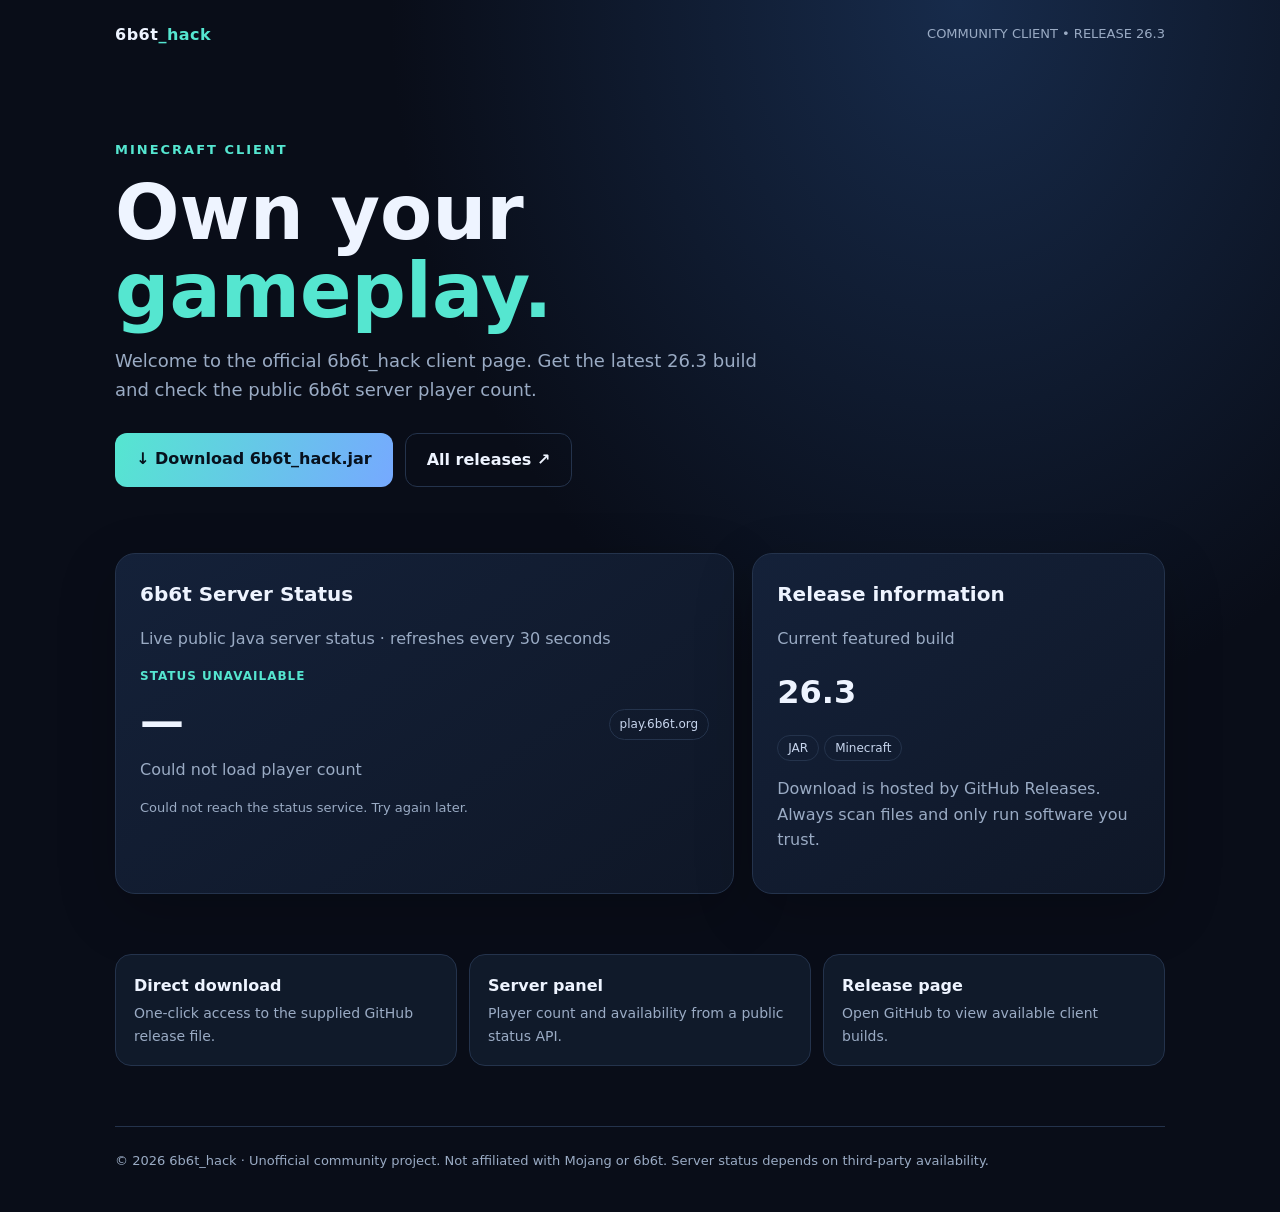
==== commit 7f537b5a: "Rename 6b6t_hack_website-1.html to index.html" ====
--- a/index.html
+++ b/index.html
@@ -1,91 +1,52 @@
 <!doctype html>
 <html lang="en">
 <head>
-  <meta charset="UTF-8">
-  <meta name="viewport" content="width=device-width, initial-scale=1">
-  <meta name="theme-color" content="#080d18">
-  <meta name="description" content="6b6t_hack client download, 6b6t server status and official player statistics.">
-  <title>6b6t_hack — Client Hub</title>
-  <link rel="icon" href="assets/favicon.svg" type="image/svg+xml">
-  <link rel="stylesheet" href="styles.css">
+<meta charset="utf-8"><meta name="viewport" content="width=device-width,initial-scale=1">
+<meta name="theme-color" content="#090d18">
+<title>6b6t_hack — Minecraft Client</title>
+<style>
+:root{color-scheme:dark;--bg:#090d18;--panel:#111a2b;--line:#24334c;--muted:#9aabc4;--cyan:#55e6d0;--blue:#6d8cff}
+*{box-sizing:border-box}body{margin:0;background:radial-gradient(ellipse at 75% 0%,#172b4b 0,transparent 42%),var(--bg);color:#eef4ff;font:16px/1.6 Inter,system-ui,Arial,sans-serif}
+.wrap{width:min(1050px,92%);margin:auto}.nav{display:flex;justify-content:space-between;align-items:center;padding:22px 0}.brand{font-weight:900;letter-spacing:.5px}.brand span{color:var(--cyan)}.tag{color:var(--muted);font-size:13px}
+.hero{padding:70px 0 48px;max-width:760px}.eyebrow{color:var(--cyan);font-size:13px;letter-spacing:2px;font-weight:800}.hero h1{font-size:clamp(42px,8vw,76px);line-height:1.02;margin:14px 0}.hero p{color:var(--muted);font-size:18px;max-width:650px}
+.actions{display:flex;gap:12px;flex-wrap:wrap;margin-top:28px}.btn{display:inline-block;padding:13px 21px;border-radius:12px;text-decoration:none;font-weight:800}.primary{background:linear-gradient(110deg,var(--cyan),#76a9ff);color:#07111d}.secondary{border:1px solid var(--line);color:#eef4ff}
+.grid{display:grid;grid-template-columns:1.2fr .8fr;gap:18px;margin:18px 0 60px}.panel{background:linear-gradient(145deg,#142139,#0f1727);border:1px solid var(--line);border-radius:20px;padding:24px;box-shadow:0 18px 60px #0003}.panel h2{margin:0 0 8px;font-size:20px}.muted{color:var(--muted)}.server{display:flex;align-items:center;justify-content:space-between;gap:16px}.count{font-size:44px;font-weight:900;letter-spacing:-2px}.online{color:var(--cyan);font-size:12px;font-weight:800;letter-spacing:1px}.dot{display:inline-block;width:8px;height:8px;border-radius:50%;background:var(--cyan);margin-right:7px;box-shadow:0 0 12px var(--cyan)}
+.pill{font-size:12px;color:#c7d5ed;border:1px solid var(--line);border-radius:99px;padding:5px 10px}.features{display:grid;grid-template-columns:repeat(3,1fr);gap:12px;margin-bottom:60px}.feature{padding:18px;border:1px solid var(--line);border-radius:16px;background:#101a2a}.feature b{display:block;margin-bottom:4px}.feature p{margin:0;color:var(--muted);font-size:14px}
+footer{border-top:1px solid var(--line);padding:24px 0 40px;color:var(--muted);font-size:13px}
+@media(max-width:700px){.grid{grid-template-columns:1fr}.features{grid-template-columns:1fr}.hero{padding-top:45px}.server{align-items:flex-start;flex-direction:column}}
+</style>
 </head>
-<body>
-  <div class="ambient ambient-one"></div><div class="ambient ambient-two"></div>
-  <header class="topbar container">
-    <a class="brand" href="#" aria-label="6b6t hack home"><span class="brand-mark">6</span><span>6b6t<span class="accent">_hack</span></span></a>
-    <nav><a href="#features">Features</a><a href="#status">Server status</a><a href="#players">Player stats</a></nav>
-    <a class="top-download" href="https://github.com/sahariyarasahariyaraahamada-art/6b6t_hack/releases" target="_blank" rel="noopener">Releases <span>↗</span></a>
-  </header>
-
-  <main>
-    <section class="hero container">
-      <div class="hero-copy">
-        <div class="eyebrow"><span class="pulse"></span> COMMUNITY CLIENT HUB <span class="version">BUILD 26.3</span></div>
-        <h1>Your 6b6t<br><span class="gradient-text">experience.</span></h1>
-        <p class="hero-lead">A central place for the 6b6t_hack client, live server information and official player statistics.</p>
-        <div class="hero-actions">
-          <a class="button button-primary" href="https://github.com/sahariyarasahariyaraahamada-art/6b6t_hack/releases/download/26.3/6b6t_hack.jar" download>
-            <span class="download-icon">↓</span><span><strong>Download client</strong><small>6b6t_hack.jar · Release 26.3</small></span>
-          </a>
-          <a class="button button-secondary" href="https://github.com/sahariyarasahariyaraahamada-art/6b6t_hack" target="_blank" rel="noopener">View on GitHub <span>↗</span></a>
-        </div>
-        <div class="trust-line"><span>●</span> Download hosted on GitHub Releases</div>
-      </div>
-      <div class="hero-art" aria-hidden="true">
-        <div class="orbit orbit-a"></div><div class="orbit orbit-b"></div>
-        <div class="cube"><div class="cube-top"></div><div class="cube-left"></div><div class="cube-right"></div><div class="cube-glow"></div></div>
-        <div class="float-chip chip-one">FABRIC <b>26.3</b></div>
-        <div class="float-chip chip-two"><i></i> CLIENT READY</div>
-        <div class="art-caption">BUILT FOR THE<br><b>ANARCHY ERA</b></div>
-      </div>
-    </section>
-
-    <section class="container feature-strip" id="features">
-      <article><span class="feature-icon">⬇</span><div><b>Direct download</b><small>One-click GitHub release link</small></div></article>
-      <article><span class="feature-icon">◉</span><div><b>Server overview</b><small>Current online player count</small></div></article>
-      <article><span class="feature-icon">⌕</span><div><b>Player statistics</b><small>Official profile lookup</small></div></article>
-    </section>
-
-    <section class="container section-grid">
-      <article class="panel status-panel" id="status">
-        <div class="panel-heading">
-          <div><div class="eyebrow">NETWORK OVERVIEW</div><h2>6b6t server status</h2></div>
-          <span class="live-pill"><i></i> LIVE CHECK</span>
-        </div>
-        <div class="status-main">
-          <div class="status-number" id="online-count">—</div>
-          <div><b>Players online</b><small id="server-state">Checking server status…</small></div>
-        </div>
-        <div class="meter"><span id="player-meter"></span></div>
-        <div class="status-foot"><span id="player-cap">Maximum players: —</span><span id="last-updated">Not checked yet</span></div>
-        <div class="status-error" id="status-error" role="status">Live data is provided by a public Minecraft status service. If unavailable, use the official server page.</div>
-        <a class="text-link" href="https://www.6b6t.org/en/status" target="_blank" rel="noopener">Open official status page ↗</a>
-      </article>
-
-      <article class="panel player-panel" id="players">
-        <div class="eyebrow">PLAYER INTELLIGENCE</div>
-        <h2>Find a player</h2>
-        <p class="panel-copy">Search a Minecraft username and open their profile on the official 6b6t statistics site.</p>
-        <form id="player-form">
-          <label class="sr-only" for="player-name">Minecraft username</label>
-          <div class="search-row"><span>⌕</span><input id="player-name" name="username" maxlength="16" autocomplete="off" placeholder="Enter player username"><button type="submit">Search <span>→</span></button></div>
-        </form>
-        <div class="lookup-result" id="lookup-result" role="status">Player history is shown by the official 6b6t stats site when available.</div>
-        <a class="text-link" href="https://www.6b6t.org/en/stats" target="_blank" rel="noopener">Browse official player statistics ↗</a>
-      </article>
-    </section>
-
-    <section class="container release-panel">
-      <div class="release-symbol">✦</div><div class="release-copy"><div class="eyebrow">LATEST RELEASE</div><h2>6b6t_hack <span>26.3</span></h2><p>Download the client directly from the project's GitHub release.</p></div>
-      <a class="button button-primary release-button" href="https://github.com/sahariyarasahariyaraahamada-art/6b6t_hack/releases/download/26.3/6b6t_hack.jar">Download .JAR <span>↓</span></a>
-    </section>
-  </main>
-
-  <footer class="container footer">
-    <a class="brand" href="#"><span class="brand-mark">6</span><span>6b6t<span class="accent">_hack</span></span></a>
-    <p>Unofficial community project. Not affiliated with or endorsed by 6b6t.</p>
-    <span>© <span id="year"></span> 6b6t_hack</span>
-  </footer>
-  <script src="script.js"></script>
-</body>
-</html>+<body><div class="wrap">
+<header class="nav"><div class="brand">6b6t<span>_hack</span></div><div class="tag">COMMUNITY CLIENT • RELEASE 26.3</div></header>
+<main>
+<section class="hero"><div class="eyebrow">MINECRAFT CLIENT</div><h1>Own your<br><span style="color:var(--cyan)">gameplay.</span></h1>
+<p>Welcome to the official 6b6t_hack client page. Get the latest 26.3 build and check the public 6b6t server player count.</p>
+<div class="actions"><a class="btn primary" href="https://github.com/sahariyarasahariyaraahamada-art/6b6t_hack/releases/download/26.3/6b6t_hack.jar">↓ Download 6b6t_hack.jar</a><a class="btn secondary" href="https://github.com/sahariyarasahariyaraahamada-art/6b6t_hack/releases">All releases ↗</a></div>
+</section>
+<section class="grid">
+<div class="panel"><h2>6b6t Server Status</h2><p class="muted">Live public Java server status · refreshes every 30 seconds</p>
+<div class="server"><div><div class="online" id="state"><span class="dot"></span>CHECKING STATUS</div><div class="count" id="players">—</div><div class="muted" id="maxplayers">Players online</div></div><div class="pill" id="host">play.6b6t.org</div></div>
+<p class="muted" id="motd" style="font-size:13px;margin-top:16px">Waiting for server response…</p></div>
+<div class="panel"><h2>Release information</h2><p class="muted">Current featured build</p><div style="font-size:32px;font-weight:900">26.3</div><p><span class="pill">JAR</span> <span class="pill">Minecraft</span></p><p class="muted">Download is hosted by GitHub Releases. Always scan files and only run software you trust.</p></div>
+</section>
+<section class="features">
+<div class="feature"><b>Direct download</b><p>One-click access to the supplied GitHub release file.</p></div>
+<div class="feature"><b>Server panel</b><p>Player count and availability from a public status API.</p></div>
+<div class="feature"><b>Release page</b><p>Open GitHub to view available client builds.</p></div>
+</section>
+</main>
+<footer>© 2026 6b6t_hack · Unofficial community project. Not affiliated with Mojang or 6b6t. Server status depends on third-party availability.</footer>
+</div>
+<script>
+const api='https://api.mcstatus.io/v2/status/java/play.6b6t.org';
+async function updateStatus(){
+ const state=document.getElementById('state'),players=document.getElementById('players'),max=document.getElementById('maxplayers'),motd=document.getElementById('motd');
+ try{
+  const r=await fetch(api,{cache:'no-store'}); if(!r.ok) throw Error('status '+r.status);
+  const d=await r.json();
+  if(d.online){state.innerHTML='<span class="dot"></span>ONLINE';players.textContent=(d.players?.online??0).toLocaleString();max.textContent=`Players online · ${d.players?.max??'—'} max`;motd.textContent=(d.motd?.clean||[]).join(' ').slice(0,220)||'Server is responding.'}
+  else{state.textContent='OFFLINE';players.textContent='0';max.textContent='Players online';motd.textContent='The status API reports that the server is offline.'}
+ }catch(e){state.textContent='STATUS UNAVAILABLE';players.textContent='—';max.textContent='Could not load player count';motd.textContent='Could not reach the status service. Try again later.'}
+}
+updateStatus();setInterval(updateStatus,30000);
+</script></body></html>
